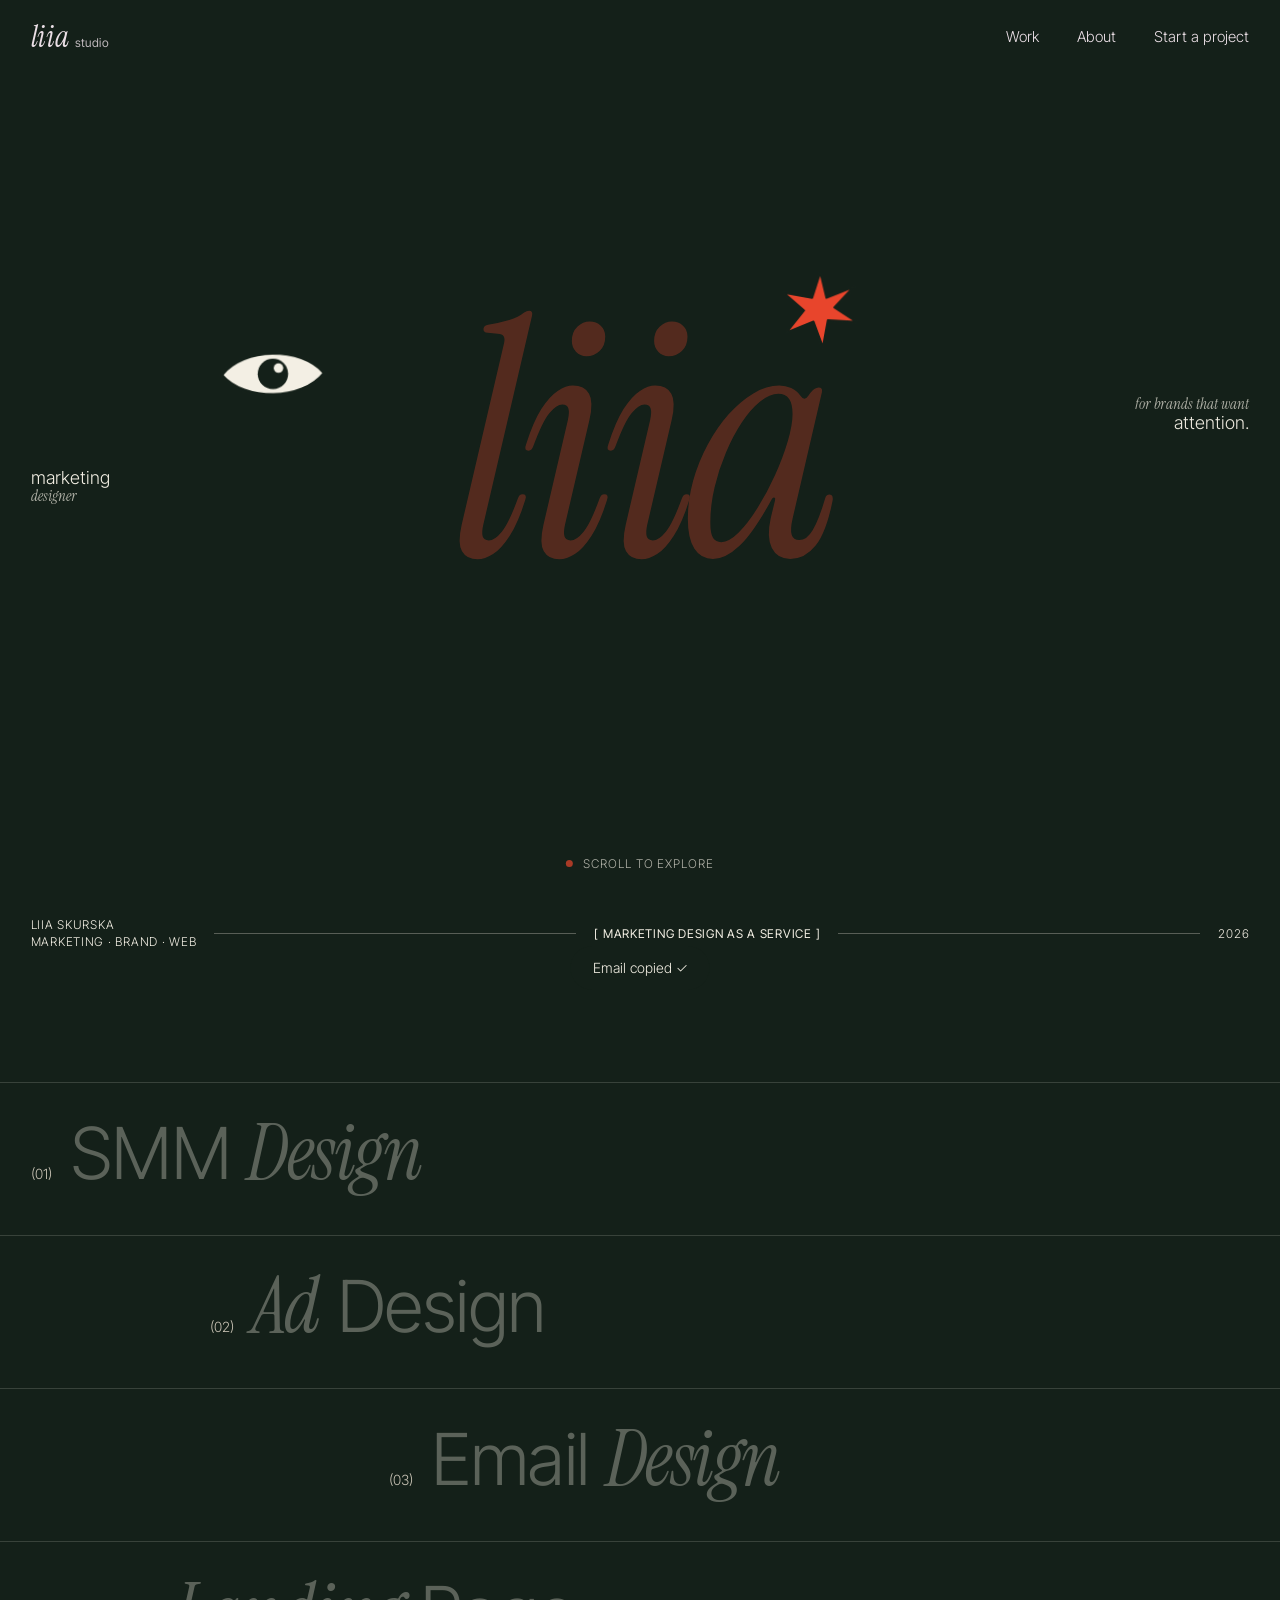
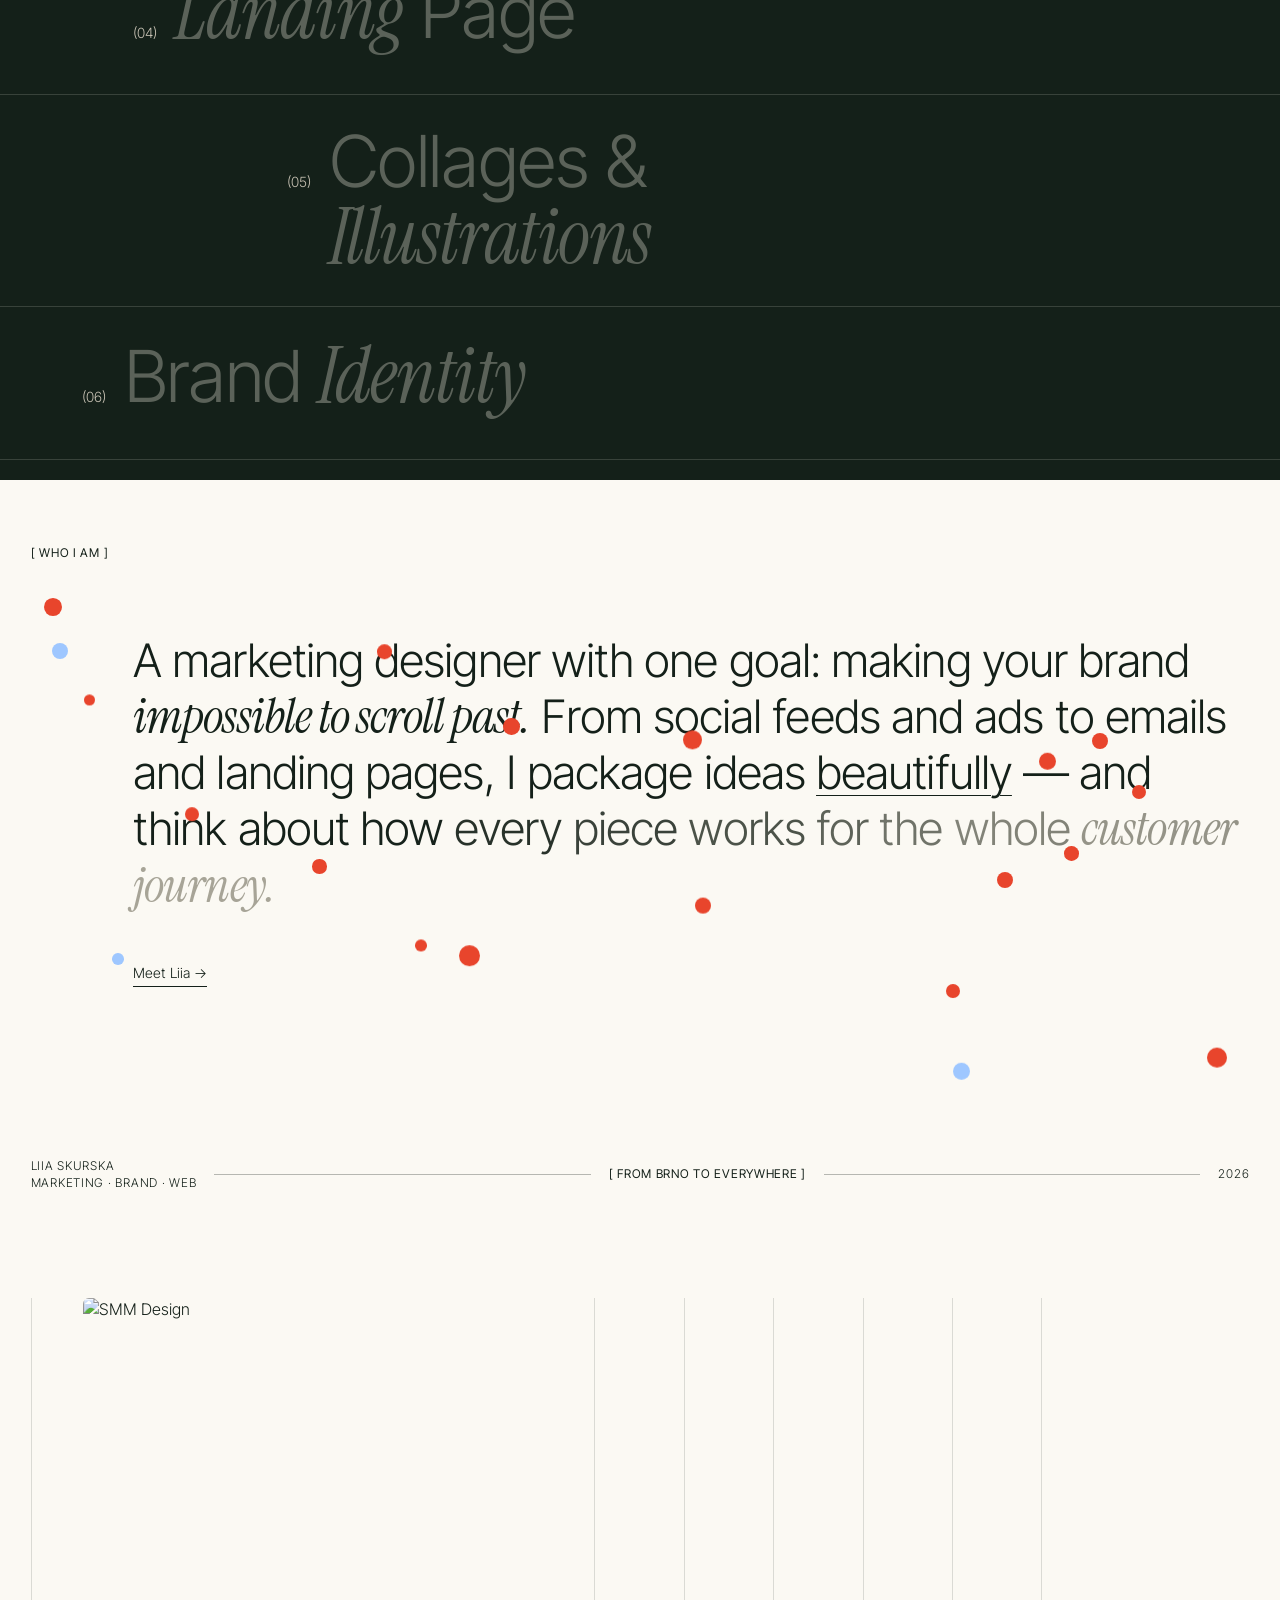
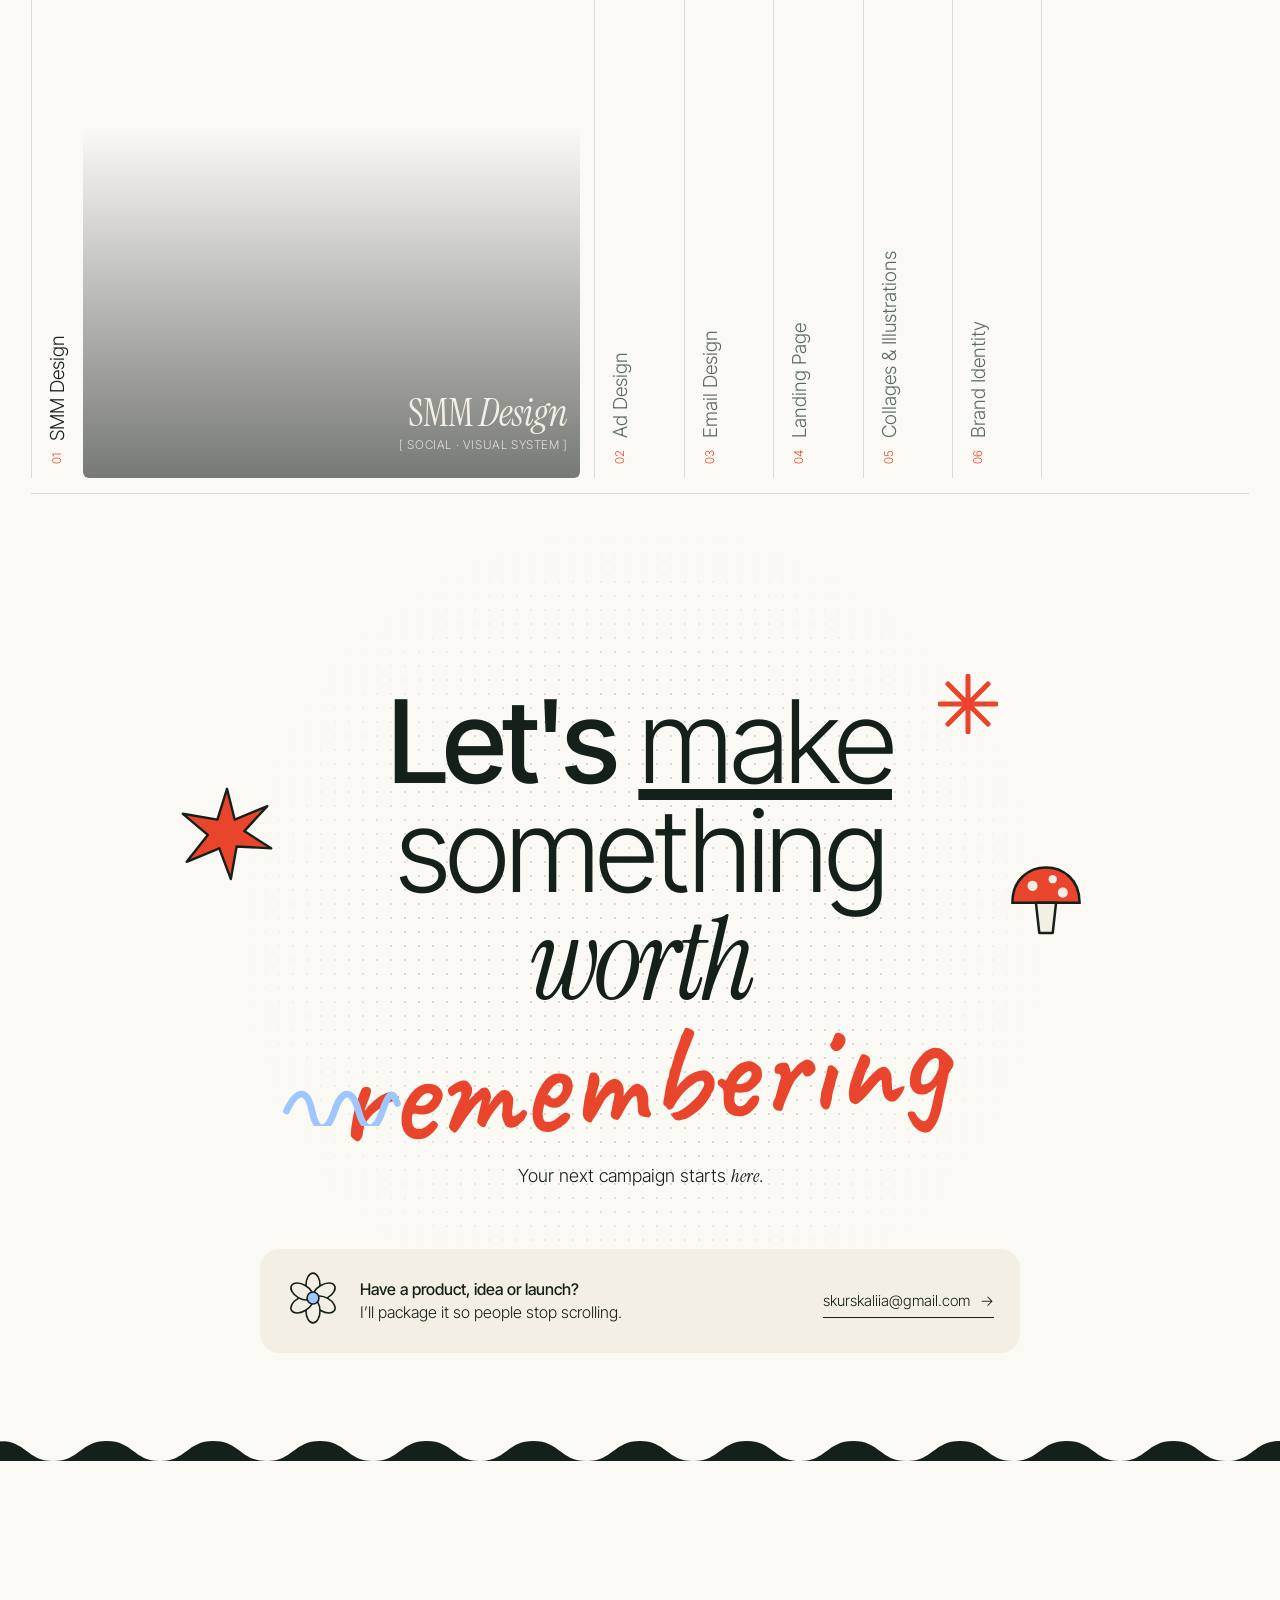
==== index.html @ 274b7104 "Add files via upload" ====
<!doctype html><html lang="en"><head><meta charset="utf-8"><meta name="viewport" content="width=device-width,initial-scale=1">
<title>Liia Skurska — Marketing Designer</title><meta name="description" content="Liia Skurska — marketing &amp; brand designer. Social media, ads, email, landing pages, collage and brand identity.">
<meta property="og:title" content="Liia Skurska — Marketing Designer"><meta property="og:description" content="Liia Skurska — marketing &amp; brand designer. Social media, ads, email, landing pages, collage and brand identity."><meta property="og:image" content="https://cdn.prod.website-files.com/6a2ac544af28475d134ec8d4/6a56ade609e5253dcf5ecb1f_936e517245bf219225e26bfca98ea687_project%20cover.jpg">
<link rel="icon" href="data:image/svg+xml,%3Csvg xmlns='http://www.w3.org/2000/svg' viewBox='0 0 100 100'%3E%3Ccircle cx='50' cy='50' r='46' fill='%23E8452C'/%3E%3Ctext x='50' y='68' font-size='56' text-anchor='middle' fill='%23F3EFE4' font-family='Georgia' font-style='italic'%3El%3C/text%3E%3C/svg%3E">
<link rel="preconnect" href="https://fonts.googleapis.com"><link rel="preconnect" href="https://fonts.gstatic.com" crossorigin><link href="https://fonts.googleapis.com/css2?family=Caveat:wght@600&family=Instrument+Serif:ital@0;1&family=Inter+Tight:wght@300;400;500&display=swap" rel="stylesheet"><link rel="stylesheet" href="style.css"><script>document.documentElement.classList.add('js')</script></head><body>
<div class="curtain"><span>liia</span></div><header class="hdr"><a class="logo" href="index.html">liia<b>studio</b></a><nav class="nav"><a href="work.html" class="">Work</a><a href="about.html" class="">About</a><a href="contact.html" class="">Start a project</a></nav><button class="burger" aria-label="Menu"><span></span></button></header>
<nav class="mnav"><a href="index.html">Home</a><a href="work.html">Work</a><a href="about.html">About</a><a href="contact.html">Start a project</a></nav>
<main class="reveal-main">
<section class="hero">
  <div class="hero-word"><span>l</span><span>i</span><span>i</span><span>a</span></div>
  <div class="hero-card " data-depth="1.4" style="left:4%;top:9%;--w:15vw;transform:rotate(-8deg)"><img src="https://cdn.prod.website-files.com/6a2ac544af28475d134ec8d4/6a578f677ec2377e9e13e933_bd8b3870912293e5932f9a60c509fa44_Frame%202087326516.jpg" alt="" fetchpriority="high"></div><div class="hero-card front" data-depth="1.0" style="left:22%;top:58%;--w:13vw;transform:rotate(6deg)"><img src="https://cdn.prod.website-files.com/6a2ac544af28475d134ec8d4/6a35d48f49cdbd39b37222d9_post%20business%20Learning%20Platform.jpg" alt="" fetchpriority="high"></div><div class="hero-card " data-depth="1.6" style="left:70%;top:8%;--w:14vw;transform:rotate(9deg)"><img src="https://cdn.prod.website-files.com/6a2ac544af28475d134ec8d4/6a3428643b6c612be6e330ae_collage-5.jpg" alt="" fetchpriority="high"></div><div class="hero-card front m-hide" data-depth="1.1" style="left:79%;top:52%;--w:12vw;transform:rotate(-6deg)"><img src="https://cdn.prod.website-files.com/6a2ac544af28475d134ec8d4/6a46d33e7ea19cf87b09914d_8a35c6f2bdf759d42f81bdc9c0230b34_la%20woof.jpg" alt="" fetchpriority="high"></div><div class="hero-card front" data-depth="1.8" style="left:52%;top:64%;--w:13vw;transform:rotate(-4deg)"><img src="https://cdn.prod.website-files.com/6a2ac544af28475d134ec8d4/6a4a0b0e9469eb00a390f572_Ad.jpg" alt="" fetchpriority="high"></div><div class="hero-card m-hide" data-depth="0.8" style="left:36%;top:4%;--w:16vw;transform:rotate(3deg)"><img src="https://cdn.prod.website-files.com/6a2ac544af28475d134ec8d4/6a441ca8ab89033414e0a90f_0b16a132e6f7c57c9655e447af430d7e_Hero%20Section.jpg" alt="" fetchpriority="high"></div><div class="hero-card m-hide" data-depth="1.3" style="left:6%;top:62%;--w:11vw;transform:rotate(10deg)"><img src="https://cdn.prod.website-files.com/6a2ac544af28475d134ec8d4/6a33ff9656c5c38fefd153b6_632bc64677a9ec0bcc0962eab36983c4_ladyintiger.jpg" alt="" fetchpriority="high"></div><div class="hero-card front" data-depth="2.2" style="left:61%;top:30%;--w:78px;box-shadow:none;background:none"><svg viewBox="0 0 100 100"><path d="M50 4 58 36 92 22 68 48 96 66 60 64 54 98 42 66 8 80 30 52 4 30 40 36Z" fill="#E8452C" stroke="#142019" stroke-width="2.5" stroke-linejoin="round"/></svg></div><div class="hero-card" data-depth="1.9" style="left:17%;top:38%;--w:110px;box-shadow:none;background:none"><svg viewBox="0 0 120 70"><path d="M6 35C30 6 90 6 114 35 90 64 30 64 6 35Z" fill="#F3EFE4" stroke="#142019" stroke-width="3"/><circle cx="60" cy="35" r="16" fill="#142019"/><circle cx="66" cy="29" r="5" fill="#F3EFE4"/></svg></div>
  <div class="hero-side l">marketing<em>designer</em></div>
  <div class="hero-side r"><em>for brands that want</em>attention.</div>
  <div class="hero-note"><span class="dot"></span>scroll to explore</div>
</section>
<div class="strip dark"><span>Liia Skurska<br>marketing · brand · web</span><span class="rule"></span><span class="bracket">MARKETING DESIGN AS A SERVICE</span><span class="rule"></span><span>2026</span></div>
<section class="services"><div class="svc" data-imgs='["https://cdn.prod.website-files.com/6a2ac544af28475d134ec8d4/6a35d48f49cdbd39b37222d9_post%20business%20Learning%20Platform.jpg", "https://cdn.prod.website-files.com/6a2ac544af28475d134ec8d4/6a359cf3fb64c8b93be6eb64_post%20business%20Learning%20Platform-1.jpg", "https://cdn.prod.website-files.com/6a2ac544af28475d134ec8d4/6a359cf3d047eaa92e905627_post%20business%20Learning%20Platform-3.jpg", "https://cdn.prod.website-files.com/6a2ac544af28475d134ec8d4/6a35e4a099c7e95731cb1926_13d51372f353270cbbca61a4f3575782_Scene%20%231%20copy.jpg", "https://cdn.prod.website-files.com/6a2ac544af28475d134ec8d4/6a35e65264b12a2b9fd5422e_83103fb71c7cf45345e6d2bac820de1a_davinci__img1_a_hyper_realistic_mirror_selfie_of_a_young_w%20%281%29.jpg", "https://cdn.prod.website-files.com/6a2ac544af28475d134ec8d4/6a35e6e299c333882d442b0a_393cee923f10a6c7eea6015614fa0bf5_S%20.jpg", "https://cdn.prod.website-files.com/6a2ac544af28475d134ec8d4/6a3417767c72f73b41f0ace1_73807bab9184d7786093af57557238e7_pc.jpg", "https://cdn.prod.website-files.com/6a2ac544af28475d134ec8d4/6a341776492eca8a101ff77b_a75800d3ac2664dcee9d901baeff0921_pc5.jpg"]' onclick="location.href='case-smm-design.html'"><span class="num">(01)</span><span class="name">SMM <i>Design</i></span><span class="desc">Feeds, carousels and stories that look like a system, not a collection of posts.</span></div><div class="svc" data-imgs='["https://cdn.prod.website-files.com/6a2ac544af28475d134ec8d4/6a4a0b0eb8833c3628b18f31_8921ac1538c396189b75fdbd7651ee8d_Ad-3.jpg", "https://cdn.prod.website-files.com/6a2ac544af28475d134ec8d4/6a4a0b0e9469eb00a390f572_Ad.jpg", "https://cdn.prod.website-files.com/6a2ac544af28475d134ec8d4/6a4a0b0e2a6dee9e17cc4031_c3712e5f924636f0ecd5a0322e72d12c_Ad-2.jpg", "https://cdn.prod.website-files.com/6a2ac544af28475d134ec8d4/6a4a0b0ede2bced790e9cebb_Ad-1.jpg"]' onclick="location.href='case-ad-design.html'"><span class="num">(02)</span><span class="name"><i>Ad</i> Design</span><span class="desc">Scroll-stopping creatives with a clear hook — ready for A/B tests.</span></div><div class="svc" data-imgs='["https://cdn.prod.website-files.com/6a2ac544af28475d134ec8d4/6a477eeb1bf294969aeaa8a0_e8fa3bf71f3303d05db8aaf50d397953_2PEAKS.jpg", "https://cdn.prod.website-files.com/6a2ac544af28475d134ec8d4/6a46d33e7ea19cf87b09914d_8a35c6f2bdf759d42f81bdc9c0230b34_la%20woof.jpg", "https://cdn.prod.website-files.com/6a2ac544af28475d134ec8d4/6a47a06603549021968245b3_Glamourosa.jpg"]' onclick="location.href='case-email-design.html'"><span class="num">(03)</span><span class="name">Email <i>Design</i></span><span class="desc">Campaign emails that are easy to scan and hard to ignore.</span></div><div class="svc" data-imgs='["https://cdn.prod.website-files.com/6a2ac544af28475d134ec8d4/6a441ca8ab89033414e0a90f_0b16a132e6f7c57c9655e447af430d7e_Hero%20Section.jpg", "https://cdn.prod.website-files.com/6a2ac544af28475d134ec8d4/6a442be499d06300c7fb3fb2_Approach.jpg", "https://cdn.prod.website-files.com/6a2ac544af28475d134ec8d4/6a442be50d5c1b1c4ef2ba45_Instructors%20Section.jpg", "https://cdn.prod.website-files.com/6a2ac544af28475d134ec8d4/6a442be44adb700bd9a4c7c3_b8b51cd735546f01bd84b008cc261bfa_Program%20Section.jpg", "https://cdn.prod.website-files.com/6a2ac544af28475d134ec8d4/6a442be4c2e8dc5018bad6fc_61d2a5816d4c4c838512dd09029c0885_Community%20Section.jpg", "https://cdn.prod.website-files.com/6a2ac544af28475d134ec8d4/6a442be40d5c1b1c4ef2ba1c_58ec9a656f9caf1b7f91d7c92e09bc3a_FAQ%20Section.jpg", "https://cdn.prod.website-files.com/6a2ac544af28475d134ec8d4/6a4a41c7077e14e0025dff11_App%20Section.jpg", "https://cdn.prod.website-files.com/6a2ac544af28475d134ec8d4/6a4425f120f199198d77e0f4_b4cc7d5385c4e69b5d1bdd6476d74e06_Frame%202087326480.jpg"]' onclick="location.href='case-landing-page.html'"><span class="num">(04)</span><span class="name"><i>Landing</i> Page</span><span class="desc">Landing pages for paid traffic: offer first, trust second, friction last.</span></div><div class="svc" data-imgs='["https://cdn.prod.website-files.com/6a2ac544af28475d134ec8d4/6a330658ca50704c1d98a0f2_47afa360d13f8b28d4389de3b7fbee02_Instagram%20post%20-%2021.jpg", "https://cdn.prod.website-files.com/6a2ac544af28475d134ec8d4/6a3428643b6c612be6e330ae_collage-5.jpg", "https://cdn.prod.website-files.com/6a2ac544af28475d134ec8d4/6a330dc8986c39eb8dbea387_5e2a73aa697db80b4784b39d9b435873_collage%2815%29_0176%20%282%29.jpg", "https://cdn.prod.website-files.com/6a2ac544af28475d134ec8d4/6a33069708730da7c97b9006_34ad78f9e2e767e20af72bd8dc93f578_collage%2815%29_6904.jpg", "https://cdn.prod.website-files.com/6a2ac544af28475d134ec8d4/6a3428652b30fdb713b72433_collage-9.jpg", "https://cdn.prod.website-files.com/6a2ac544af28475d134ec8d4/6a342864236ad1ccf1daae6d_collage-6.jpg", "https://cdn.prod.website-files.com/6a2ac544af28475d134ec8d4/6a3306701c0299769e300faf_bd9dbda8c35727afa56320c26694aab8_mavpa.jpg", "https://cdn.prod.website-files.com/6a2ac544af28475d134ec8d4/6a330d200f917bb08ee24b2c_a2b5b4a0a61487436c0e5257687e1b94_collage%2815%29_9278.jpg"]' onclick="location.href='case-collages.html'"><span class="num">(05)</span><span class="name">Collages & <i>Illustrations</i></span><span class="desc">Hand-made textures and collage for brands that want a pulse.</span></div><div class="svc" data-imgs='["https://cdn.prod.website-files.com/6a2ac544af28475d134ec8d4/6a3fc4f391fbad363d4ca746_6e989d8a20dd53d36f316963c1398ec0_Slide%2016_9%20-%201.jpg", "https://cdn.prod.website-files.com/6a2ac544af28475d134ec8d4/6a3fc4f2205095e38e6ebcf3_731ce55e22d9fae6f0ae32436aaad4c5_5.png", "https://cdn.prod.website-files.com/6a2ac544af28475d134ec8d4/6a3fc5c6052d50c1a9fe1961_f56e643b903ab29f34b97474878a2767_3841.png", "https://cdn.prod.website-files.com/6a2ac544af28475d134ec8d4/6a3fc4f3af13cdf39050fa07_8d18c107a1baeaeac220f982175c7c7b_Slide%2016_9%20-%202.png", "https://cdn.prod.website-files.com/6a2ac544af28475d134ec8d4/6a3fc4f291fbad363d4ca715_76c0a3a1b52a87b82b2bf7222a05f68c_10.jpg", "https://cdn.prod.website-files.com/6a2ac544af28475d134ec8d4/6a3fc4f35002304ea7066142_ec21e6ef93b88541a39537976751e6c2_9.png", "https://cdn.prod.website-files.com/6a2ac544af28475d134ec8d4/6a578f677ec2377e9e13e933_bd8b3870912293e5932f9a60c509fa44_Frame%202087326516.jpg", "https://cdn.prod.website-files.com/6a2ac544af28475d134ec8d4/6a578f66e1a0c41816872d4d_6d844ceddb8249285f90eae673d40a42_Frame%202087326518.jpg"]' onclick="location.href='case-brand-identity.html'"><span class="num">(06)</span><span class="name">Brand <i>Identity</i></span><span class="desc">Logos, palettes and guidelines that hold together everywhere.</span></div></section>
<div class="burst"></div>
<section class="manifesto">
  <span class="bracket">Who I am</span>
  <div class="dots" data-n="20"></div>
  <p class="man-text">A marketing designer with one goal: making your brand <i>impossible to scroll past.</i> From social feeds and ads to emails and landing pages, I package ideas <u>beautifully</u> — and think about how every piece works for the whole <i>customer journey.</i></p>
  <a class="ulink man-link" href="about.html">Meet Liia <span class="arr">→</span></a>
</section>
<div class="strip"><span>Liia Skurska<br>marketing · brand · web</span><span class="rule"></span><span class="bracket">FROM BRNO TO EVERYWHERE</span><span class="rule"></span><span>2026</span></div>
<section class="acc-wrap"><div class="acc"><a class="panel" href="case-smm-design.html"><span class="vlabel"><span class="n">01</span>SMM Design</span><span class="media"><img src="https://cdn.prod.website-files.com/6a2ac544af28475d134ec8d4/6a56ade609e5253dcf5ecb1f_936e517245bf219225e26bfca98ea687_project%20cover.jpg" alt="SMM Design" loading="lazy"></span><span class="meta"><span class="t">SMM <i>Design</i></span><br><span class="g">[ Social · Visual system ]</span></span></a><a class="panel" href="case-ad-design.html"><span class="vlabel"><span class="n">02</span>Ad Design</span><span class="media"><img src="https://cdn.prod.website-files.com/6a2ac544af28475d134ec8d4/6a57702d7ab3962780122a2b_1982a6099e67dea2a38ab6281368c9ee_project%20cover-3.jpg" alt="Ad Design" loading="lazy"></span><span class="meta"><span class="t"><i>Ad</i> Design</span><br><span class="g">[ Ads · Performance ]</span></span></a><a class="panel" href="case-email-design.html"><span class="vlabel"><span class="n">03</span>Email Design</span><span class="media"><img src="https://cdn.prod.website-files.com/6a2ac544af28475d134ec8d4/6a56ade6743ec6f5bc183dee_6373bb7e2fd480931517b909f7a5e503_project%20cover-1.jpg" alt="Email Design" loading="lazy"></span><span class="meta"><span class="t">Email <i>Design</i></span><br><span class="g">[ Email · Lifecycle ]</span></span></a><a class="panel" href="case-landing-page.html"><span class="vlabel"><span class="n">04</span>Landing Page</span><span class="media"><img src="https://cdn.prod.website-files.com/6a2ac544af28475d134ec8d4/6a56ade5eced584429fee51d_47d30da299af9c34b1cac290511ca481_project%20cover-2.jpg" alt="Landing Page" loading="lazy"></span><span class="meta"><span class="t"><i>Landing</i> Page</span><br><span class="g">[ Web · Landing page ]</span></span></a><a class="panel" href="case-collages.html"><span class="vlabel"><span class="n">05</span>Collages &amp; Illustrations</span><span class="media"><img src="https://cdn.prod.website-files.com/6a2ac544af28475d134ec8d4/6a56ade6a87bfdc94088dab0_b7991769d3b68a8c217269bcaa9927b5_project%20cover-3.jpg" alt="Collages &amp; Illustrations" loading="lazy"></span><span class="meta"><span class="t">Collages & <i>Illustrations</i></span><br><span class="g">[ Illustration · Collage ]</span></span></a><a class="panel" href="case-brand-identity.html"><span class="vlabel"><span class="n">06</span>Brand Identity</span><span class="media"><img src="https://cdn.prod.website-files.com/6a2ac544af28475d134ec8d4/6a56ade65cbd840f3cbbd2f7_13918d2e86f532b6c3883dbd0f491f02_Band%20Cover.jpg" alt="Brand Identity" loading="lazy"></span><span class="meta"><span class="t">Brand <i>Identity</i></span><br><span class="g">[ Branding · Visual system ]</span></span></a></div><div class="acc-progress"><b></b></div><div class="acc-mobile"><span class="bracket">Selected work</span><br><br><a class="card" data-f="social" href="case-smm-design.html"><div class="im"><img src="https://cdn.prod.website-files.com/6a2ac544af28475d134ec8d4/6a56ade609e5253dcf5ecb1f_936e517245bf219225e26bfca98ea687_project%20cover.jpg" alt="SMM Design" loading="lazy"></div><div class="row"><h3>SMM <i>Design</i></h3><span class="tags">[ Social, Visual system ]</span></div><div class="tags">2025</div></a><a class="card" data-f="ads" href="case-ad-design.html"><div class="im"><img src="https://cdn.prod.website-files.com/6a2ac544af28475d134ec8d4/6a57702d7ab3962780122a2b_1982a6099e67dea2a38ab6281368c9ee_project%20cover-3.jpg" alt="Ad Design" loading="lazy"></div><div class="row"><h3><i>Ad</i> Design</h3><span class="tags">[ Ads, Performance ]</span></div><div class="tags">2025</div></a><a class="card" data-f="email" href="case-email-design.html"><div class="im"><img src="https://cdn.prod.website-files.com/6a2ac544af28475d134ec8d4/6a56ade6743ec6f5bc183dee_6373bb7e2fd480931517b909f7a5e503_project%20cover-1.jpg" alt="Email Design" loading="lazy"></div><div class="row"><h3>Email <i>Design</i></h3><span class="tags">[ Email, Lifecycle ]</span></div><div class="tags">2025</div></a><a class="card" data-f="web" href="case-landing-page.html"><div class="im"><img src="https://cdn.prod.website-files.com/6a2ac544af28475d134ec8d4/6a56ade5eced584429fee51d_47d30da299af9c34b1cac290511ca481_project%20cover-2.jpg" alt="Landing Page" loading="lazy"></div><div class="row"><h3><i>Landing</i> Page</h3><span class="tags">[ Web, Landing page ]</span></div><div class="tags">2025</div></a><a class="card" data-f="illustration" href="case-collages.html"><div class="im"><img src="https://cdn.prod.website-files.com/6a2ac544af28475d134ec8d4/6a56ade6a87bfdc94088dab0_b7991769d3b68a8c217269bcaa9927b5_project%20cover-3.jpg" alt="Collages &amp; Illustrations" loading="lazy"></div><div class="row"><h3>Collages & <i>Illustrations</i></h3><span class="tags">[ Illustration, Collage ]</span></div><div class="tags">2024–2025</div></a><a class="card" data-f="branding" href="case-brand-identity.html"><div class="im"><img src="https://cdn.prod.website-files.com/6a2ac544af28475d134ec8d4/6a56ade65cbd840f3cbbd2f7_13918d2e86f532b6c3883dbd0f491f02_Band%20Cover.jpg" alt="Brand Identity" loading="lazy"></div><div class="row"><h3>Brand <i>Identity</i></h3><span class="tags">[ Branding, Visual system ]</span></div><div class="tags">2025</div></a></div></section>
<section class="cta">
<div class="grid-bg"></div>
<div class="doodle" style="left:14%;top:30%;--w:96px;--r:-8deg"><svg viewBox="0 0 100 100"><path d="M50 4 58 36 92 22 68 48 96 66 60 64 54 98 42 66 8 80 30 52 4 30 40 36Z" fill="#E8452C" stroke="#142019" stroke-width="2.5" stroke-linejoin="round"/></svg></div>
<div class="doodle" style="right:15%;top:38%;--w:84px;--d:-2s"><svg viewBox="0 0 100 100"><path d="M10 52C10 24 30 10 50 10s40 14 40 42Z" fill="#E8452C" stroke="#142019" stroke-width="3"/><circle cx="34" cy="32" r="6" fill="#F3EFE4"/><circle cx="58" cy="24" r="5" fill="#F3EFE4"/><circle cx="70" cy="40" r="6" fill="#F3EFE4"/><path d="M38 52h24l-4 36H42Z" fill="#F3EFE4" stroke="#142019" stroke-width="3" stroke-linejoin="round"/></svg></div>
<div class="doodle" style="left:22%;top:62%;--w:120px;--d:-1s"><svg viewBox="0 0 160 60"><path d="M6 40c14-30 28-30 34 0s20 30 30 0 24-30 32 0 22 30 32 0 14-24 20-10" fill="none" stroke="#9EC7FF" stroke-width="9" stroke-linecap="round"/></svg></div>
<div class="doodle" style="right:22%;top:18%;--w:60px;--d:-3s"><svg viewBox="0 0 60 60"><path d="M30 2v56M2 30h56M10 10l40 40M50 10 10 50" stroke="#E8452C" stroke-width="5" stroke-linecap="round"/></svg></div>
<h2><b>Let's</b> <u>make</u><br>something<i>worth</i></h2>
<span class="hand">remembering</span>
<p>Your next campaign starts <i>here</i>.</p>
<div class="pill-form">
  <div class="ico"><svg viewBox="0 0 100 100"><g fill="#F3EFE4" stroke="#142019" stroke-width="3"><ellipse cx="50" cy="26" rx="13" ry="22" transform="rotate(0 50 50)"/><ellipse cx="50" cy="26" rx="13" ry="22" transform="rotate(60 50 50)"/><ellipse cx="50" cy="26" rx="13" ry="22" transform="rotate(120 50 50)"/><ellipse cx="50" cy="26" rx="13" ry="22" transform="rotate(180 50 50)"/><ellipse cx="50" cy="26" rx="13" ry="22" transform="rotate(240 50 50)"/><ellipse cx="50" cy="26" rx="13" ry="22" transform="rotate(300 50 50)"/></g><circle cx="50" cy="50" r="11" fill="#9EC7FF" stroke="#142019" stroke-width="3"/></svg></div>
  <div><strong>Have a product, idea or launch?</strong>I’ll package it so people stop scrolling.</div>
  <a class="em" href="mailto:skurskaliia@gmail.com?subject=Hi%20Liia!%20Let%27s%20talk">skurskaliia@gmail.com <span>→</span></a>
</div>
</section>
<svg class="wave" viewBox="0 0 1440 28" preserveAspectRatio="none"><path fill="currentColor" d="M0 0h1440v8c-30 0-30 20-60 20s-30-20-60-20-30 20-60 20-30-20-60-20-30 20-60 20-30-20-60-20-30 20-60 20-30-20-60-20-30 20-60 20-30-20-60-20-30 20-60 20-30-20-60-20-30 20-60 20-30-20-60-20-30 20-60 20-30-20-60-20-30 20-60 20-30-20-60-20-30 20-60 20-30-20-60-20-30 20-60 20-30-20-60-20-30 20-60 20-30-20-60-20-30 20-60 20-30-20-60-20-30 20-60 20-30-20-60-20-30 20-60 20S30 8 0 8Z"/></svg></main>
<footer class="ftr">
<div class="strip dark"><span>Liia Skurska<br>marketing · brand · web</span><span class="rule"></span><span class="bracket">MARKETING DESIGN AS A SERVICE</span><span class="rule"></span><span>2026</span></div>
<div class="top">
  <div class="big">Got a brief?<br><i>Let’s loop in.</i></div>
  <div class="col"><span class="bracket">Contact</span><a href="mailto:skurskaliia@gmail.com">skurskaliia@gmail.com</a><button data-copy="skurskaliia@gmail.com" class="ulink" style="font-size:14px;opacity:.7">Copy email</button></div>
  <div class="col"><span class="bracket">Pages</span><a href="work.html">Work</a><a href="about.html">About</a><a href="contact.html">Start a project</a></div>
</div>
<div class="fan"><a class="c" href="case-smm-design.html"><img src="https://cdn.prod.website-files.com/6a2ac544af28475d134ec8d4/6a56ade609e5253dcf5ecb1f_936e517245bf219225e26bfca98ea687_project%20cover.jpg" alt="" loading="lazy"></a><a class="c" href="case-landing-page.html"><img src="https://cdn.prod.website-files.com/6a2ac544af28475d134ec8d4/6a56ade5eced584429fee51d_47d30da299af9c34b1cac290511ca481_project%20cover-2.jpg" alt="" loading="lazy"></a><a class="c" href="case-brand-identity.html"><img src="https://cdn.prod.website-files.com/6a2ac544af28475d134ec8d4/6a56ade65cbd840f3cbbd2f7_13918d2e86f532b6c3883dbd0f491f02_Band%20Cover.jpg" alt="" loading="lazy"></a><a class="c" href="case-email-design.html"><img src="https://cdn.prod.website-files.com/6a2ac544af28475d134ec8d4/6a56ade6743ec6f5bc183dee_6373bb7e2fd480931517b909f7a5e503_project%20cover-1.jpg" alt="" loading="lazy"></a><a class="c" href="case-collages.html"><img src="https://cdn.prod.website-files.com/6a2ac544af28475d134ec8d4/6a56ade6a87bfdc94088dab0_b7991769d3b68a8c217269bcaa9927b5_project%20cover-3.jpg" alt="" loading="lazy"></a></div>
<div class="legal"><span>© 2026 Liia Skurska · Brno, Czechia</span><span>Designed with care, built with code</span></div>
</footer><script src="https://cdn.jsdelivr.net/npm/gsap@3.12.5/dist/gsap.min.js"></script><script src="https://cdn.jsdelivr.net/npm/gsap@3.12.5/dist/ScrollTrigger.min.js"></script><script src="https://cdn.jsdelivr.net/npm/lenis@1.1.13/dist/lenis.min.js"></script><script src="main.js"></script></body></html>
---- style.css ----
/* liia.studio — original styles */
:root{
  --ink:#142019;        /* forest */
  --ink-2:#1d2c23;
  --cream:#F3EFE4;
  --paper:#FBF9F3;
  --red:#E8452C;        /* mushroom red */
  --sky:#9EC7FF;
  --mute:#5b6b61;
  --mute-l:#c9c3b5;
  --line:rgba(20,32,25,.14);
  --line-d:rgba(243,239,228,.16);
  --serif:"Instrument Serif", Georgia, serif;
  --sans:"Inter Tight", "Helvetica Neue", Arial, sans-serif;
  --hand:"Caveat", "Comic Sans MS", cursive;
  --pad:clamp(18px,2.4vw,36px);
}
*{box-sizing:border-box;margin:0;padding:0}
html{-webkit-text-size-adjust:100%}
html.lenis,html.lenis body{height:auto}
.lenis.lenis-smooth{scroll-behavior:auto!important}
body{font-family:var(--sans);font-weight:300;background:var(--paper);color:var(--ink);line-height:1.45;-webkit-font-smoothing:antialiased;overflow-x:hidden}
img{display:block;max-width:100%}
a{color:inherit;text-decoration:none}
button{font:inherit;color:inherit;background:none;border:0;cursor:pointer}
i,em{font-family:var(--serif);font-style:italic;font-weight:400}
.serif{font-family:var(--serif);font-weight:400}
.hand{font-family:var(--hand);font-weight:600}
.bracket{font-size:12px;letter-spacing:.06em;text-transform:uppercase;font-weight:400}
.bracket::before{content:"[ "}.bracket::after{content:" ]"}
::selection{background:var(--red);color:var(--cream)}

/* ---------- header ---------- */
.hdr{position:fixed;inset:0 0 auto 0;z-index:60;display:flex;align-items:center;justify-content:space-between;padding:22px var(--pad);mix-blend-mode:difference;color:#fff;pointer-events:none}
.hdr a,.hdr button{pointer-events:auto}
.logo{font-family:var(--serif);font-style:italic;font-size:30px;line-height:1;letter-spacing:-.01em;display:flex;align-items:baseline;gap:2px}
.logo b{font-family:var(--sans);font-style:normal;font-weight:400;font-size:12px;letter-spacing:.04em;margin-left:4px;opacity:.8}
.nav{display:flex;gap:clamp(18px,3vw,46px);font-size:15px}
.nav a{position:relative;padding:4px 0}
.nav a::after{content:"";position:absolute;left:0;right:0;bottom:0;height:1px;background:currentColor;transform:scaleX(0);transform-origin:right;transition:transform .45s cubic-bezier(.7,0,.2,1)}
.nav a:hover::after,.nav a.on::after{transform:scaleX(1);transform-origin:left}
.burger{display:none;width:44px;height:44px;border-radius:50%;background:#fff;color:#000;place-items:center}
.burger span{display:block;width:16px;height:1.5px;background:currentColor;box-shadow:0 5px 0 currentColor,0 -5px 0 currentColor}
.mnav{position:fixed;inset:0;z-index:59;background:var(--ink);color:var(--cream);display:flex;flex-direction:column;justify-content:center;padding:var(--pad);gap:8px;clip-path:inset(0 0 100% 0);transition:clip-path .7s cubic-bezier(.7,0,.2,1)}
.mnav.open{clip-path:inset(0 0 0 0)}
.mnav a{font-family:var(--serif);font-size:15vw;line-height:1}
.mnav a:nth-child(even){font-style:italic;color:var(--red)}

/* ---------- curtain (page transitions) ---------- */
.curtain{position:fixed;inset:0;z-index:100;background:var(--red);pointer-events:none;transform:translateY(0);display:grid;place-items:center}
.curtain span{font-family:var(--serif);font-style:italic;font-size:clamp(60px,12vw,180px);color:var(--cream)}
html:not(.js) .curtain{display:none}

/* ---------- strip line ---------- */
.strip{display:flex;align-items:center;gap:18px;padding:16px var(--pad);font-size:12px;letter-spacing:.06em;text-transform:uppercase}
.strip .rule{flex:1;height:1px;background:currentColor;opacity:.3}
.strip.dark{background:var(--ink);color:var(--cream)}

/* ---------- HERO ---------- */
.hero{position:relative;height:100vh;min-height:620px;background:var(--ink);color:var(--cream);overflow:hidden}
.hero-word{position:absolute;left:50%;top:50%;transform:translate(-50%,-52%);font-family:var(--serif);font-style:italic;color:var(--red);font-size:clamp(150px,30vw,520px);line-height:.8;letter-spacing:-.04em;white-space:nowrap;z-index:2;user-select:none}
.hero-word span{display:inline-block}
.hero-side{position:absolute;z-index:4;font-size:clamp(15px,1.4vw,21px);line-height:1.1}
.hero-side.l{left:var(--pad);top:52%}
.hero-side.r{right:var(--pad);top:44%;text-align:right}
.hero-side em{display:block;font-size:.85em;opacity:.7}
.hero-card{position:absolute;z-index:3;width:var(--w,15vw);border-radius:6px;overflow:hidden;box-shadow:0 30px 60px -20px rgba(0,0,0,.6);will-change:transform}
.hero-card img{width:100%;height:auto}
.hero-card.front{z-index:5}
.hero-note{position:absolute;left:50%;bottom:28px;transform:translateX(-50%);z-index:6;font-size:12px;letter-spacing:.08em;text-transform:uppercase;opacity:.7;display:flex;gap:10px;align-items:center}
.hero-note .dot{width:7px;height:7px;border-radius:50%;background:var(--red);animation:pulse 1.6s infinite}
@keyframes pulse{50%{transform:scale(1.8);opacity:.4}}

/* ---------- SERVICES (home) ---------- */
.services{background:var(--ink);color:var(--cream);padding:clamp(60px,9vw,140px) 0 20px;position:relative}
.svc{display:flex;align-items:baseline;gap:18px;padding:clamp(18px,2.4vw,34px) var(--pad);border-top:1px solid var(--line-d);position:relative;cursor:pointer}
.svc:last-child{border-bottom:1px solid var(--line-d)}
.svc .num{font-size:14px;color:var(--mute-l);transition:color .3s}
.svc .name{font-size:clamp(34px,5.6vw,92px);line-height:1;color:rgba(243,239,228,.32);transition:color .35s, transform .5s cubic-bezier(.2,.8,.2,1);letter-spacing:-.02em}
.svc .name i{font-size:1.08em}
.svc .desc{margin-left:auto;max-width:260px;font-size:14px;color:var(--mute-l);opacity:0;transform:translateY(8px);transition:.4s}
.svc:hover .name,.svc.on .name{color:var(--cream);transform:translateX(14px)}
.svc:hover .num,.svc.on .num{color:var(--red)}
.svc:hover .desc{opacity:1;transform:none}
.svc:nth-child(2){padding-left:calc(var(--pad) + 14vw)}
.svc:nth-child(3){padding-left:calc(var(--pad) + 28vw)}
.svc:nth-child(4){padding-left:calc(var(--pad) + 8vw)}
.svc:nth-child(5){padding-left:calc(var(--pad) + 20vw)}
.svc:nth-child(6){padding-left:calc(var(--pad) + 4vw)}
/* cursor-following burst */
.burst{position:fixed;left:0;top:0;width:min(26vw,340px);aspect-ratio:4/5;pointer-events:none;z-index:40;opacity:0;transition:opacity .25s;border-radius:6px;overflow:hidden}
.burst.on{opacity:1}
.burst img{position:absolute;inset:0;width:100%;height:100%;object-fit:cover;transform:scale(0)}

/* ---------- MANIFESTO ---------- */
.manifesto{position:relative;background:var(--paper);padding:clamp(90px,12vw,190px) var(--pad);overflow:hidden}
.manifesto .bracket{position:absolute;left:var(--pad);top:clamp(40px,5vw,70px)}
.man-text{position:relative;z-index:2;max-width:1150px;margin-left:clamp(0px,8vw,140px);font-size:clamp(28px,3.6vw,58px);line-height:1.18;letter-spacing:-.02em}
.man-text .w{color:var(--mute-l);transition:color .1s}
.man-text i{font-size:1.06em}
.man-text u{text-decoration-thickness:1px;text-underline-offset:.12em}
.man-link{position:relative;z-index:2;display:inline-block;margin:48px 0 0 clamp(0px,8vw,140px)}
.dots{position:absolute;inset:0;pointer-events:none;z-index:3}
.dots span{position:absolute;width:var(--s,16px);height:var(--s,16px);border-radius:50%;background:var(--red);will-change:transform}
.dots span.b{background:var(--sky)}

/* ---------- link with underline ---------- */
.ulink{position:relative;font-size:14px;padding-bottom:4px}
.ulink::after{content:"";position:absolute;left:0;right:0;bottom:0;height:1px;background:currentColor;transform-origin:left;transition:transform .5s cubic-bezier(.7,0,.2,1)}
.ulink:hover::after{transform:scaleX(.3)}
.ulink .arr{display:inline-block;transition:transform .4s}
.ulink:hover .arr{transform:translateX(6px)}

/* ---------- WORK ACCORDION (pinned) ---------- */
.acc-wrap{background:var(--paper);position:relative}
.acc{height:100vh;display:flex;align-items:stretch;gap:0;padding:90px var(--pad) 30px}
.panel{position:relative;flex:0 0 7vw;transition:flex-basis .9s cubic-bezier(.7,0,.2,1);border-left:1px solid var(--line);overflow:hidden;display:block}
.panel:last-child{border-right:1px solid var(--line)}
.panel .vlabel{position:absolute;left:12px;bottom:14px;writing-mode:vertical-rl;transform:rotate(180deg);font-size:clamp(16px,1.5vw,24px);white-space:nowrap;color:var(--mute);transition:color .4s}
.panel .vlabel .n{font-size:12px;margin-bottom:12px;color:var(--red)}
.panel .media{position:absolute;left:clamp(46px,4vw,64px);right:14px;top:0;bottom:0;border-radius:6px;overflow:hidden;opacity:0;transform:scale(.92);transition:opacity .6s,transform .9s cubic-bezier(.7,0,.2,1)}
.panel .media img{width:100%;height:100%;object-fit:cover;transform:scale(1.15);transition:transform 1.6s cubic-bezier(.2,.8,.2,1)}
.panel .meta{position:absolute;right:26px;bottom:22px;z-index:2;color:var(--cream);text-align:right;opacity:0;transform:translateY(10px);transition:.5s .2s}
.panel .meta .t{font-family:var(--serif);font-size:clamp(28px,3vw,48px);line-height:1}
.panel .meta .g{font-size:12px;letter-spacing:.05em;text-transform:uppercase;opacity:.85}
.panel .media::after{content:"";position:absolute;inset:0;background:linear-gradient(180deg,transparent 55%,rgba(10,16,12,.55))}
.panel.on{flex-basis:44vw}
.panel.on .media{opacity:1;transform:none}
.panel.on .media img{transform:scale(1)}
.panel.on .meta{opacity:1;transform:none}
.panel.on .vlabel{color:var(--ink)}
.acc-progress{position:absolute;left:var(--pad);right:var(--pad);bottom:14px;height:1px;background:var(--line)}
.acc-progress b{position:absolute;left:0;top:0;bottom:0;background:var(--red);width:0}
.acc-mobile{display:none}

/* ---------- CTA ---------- */
.cta{position:relative;background:var(--paper);text-align:center;padding:clamp(110px,14vw,220px) var(--pad) 80px;overflow:hidden}
.cta h2{font-weight:300;font-size:clamp(54px,9vw,150px);line-height:.95;letter-spacing:-.04em}
.cta h2 b{font-weight:500}
.cta h2 i{display:block}
.cta .hand{display:block;color:var(--red);font-size:clamp(70px,11vw,190px);line-height:.8;transform:rotate(-4deg);margin-top:.05em}
.cta p{margin-top:28px;font-size:18px}
.cta .grid-bg{position:absolute;left:50%;top:50%;width:min(70vw,820px);aspect-ratio:1;border-radius:50%;transform:translate(-50%,-55%);background-image:radial-gradient(var(--line) 1px,transparent 1.2px);background-size:14px 14px;-webkit-mask:radial-gradient(circle,#000 40%,transparent 70%);mask:radial-gradient(circle,#000 40%,transparent 70%);z-index:0}
.cta>*{position:relative;z-index:1}
.doodle{position:absolute;z-index:2;width:var(--w,90px);animation:bob 5s ease-in-out infinite;animation-delay:var(--d,0s)}
@keyframes bob{50%{transform:translateY(-14px) rotate(var(--r,6deg))}}
.pill-form{display:flex;align-items:center;gap:20px;max-width:760px;margin:60px auto 0;padding:22px 26px;background:var(--cream);border-radius:20px;text-align:left}
.pill-form .ico{flex:0 0 54px}
.pill-form strong{font-weight:500;display:block}
.pill-form .em{margin-left:auto;display:flex;gap:10px;align-items:center;border-bottom:1px solid var(--ink);padding:6px 0;font-size:15px}
.btn{display:inline-flex;align-items:center;gap:10px;padding:14px 24px;border-radius:999px;background:var(--ink);color:var(--cream);font-size:15px;transition:background .3s, transform .3s}
.btn:hover{background:var(--red);transform:translateY(-2px)}
.btn.light{background:var(--cream);color:var(--ink)}
.btn.light:hover{background:var(--red);color:var(--cream)}

/* ---------- FOOTER (reveal) ---------- */
.wave{display:block;width:100%;height:28px;color:var(--paper);background:var(--ink)}
.ftr{position:relative;background:var(--ink);color:var(--cream);overflow:hidden;padding-bottom:28px}
.ftr .top{display:grid;grid-template-columns:1.3fr 1fr 1fr;gap:40px;padding:60px var(--pad) 10px;align-items:end}
.ftr .big{font-family:var(--serif);font-size:clamp(40px,6vw,96px);line-height:.95}
.ftr .big i{color:var(--red)}
.ftr .col a{display:block;font-size:16px;margin:6px 0;opacity:.85}
.ftr .col a:hover{opacity:1;color:var(--red)}
.ftr .col .bracket{opacity:.6;display:block;margin-bottom:10px}
.fan{position:relative;height:clamp(260px,30vw,440px);margin-top:30px}
.fan .c{position:absolute;left:50%;bottom:-60px;width:clamp(150px,17vw,260px);aspect-ratio:3/4;border-radius:10px;overflow:hidden;transform-origin:50% 120%;transition:transform .8s cubic-bezier(.2,.8,.2,1);box-shadow:0 20px 50px -10px rgba(0,0,0,.6)}
.fan .c img{width:100%;height:100%;object-fit:cover}
.fan .c:nth-child(1){transform:translateX(-50%) rotate(-24deg) translateY(10px)}
.fan .c:nth-child(2){transform:translateX(-50%) rotate(-12deg)}
.fan .c:nth-child(3){transform:translateX(-50%) rotate(0deg) translateY(-14px)}
.fan .c:nth-child(4){transform:translateX(-50%) rotate(12deg)}
.fan .c:nth-child(5){transform:translateX(-50%) rotate(24deg) translateY(10px)}
.fan:hover .c:nth-child(1){transform:translateX(-50%) rotate(-36deg) translateY(-10px)}
.fan:hover .c:nth-child(2){transform:translateX(-50%) rotate(-18deg) translateY(-24px)}
.fan:hover .c:nth-child(3){transform:translateX(-50%) rotate(0) translateY(-44px)}
.fan:hover .c:nth-child(4){transform:translateX(-50%) rotate(18deg) translateY(-24px)}
.fan:hover .c:nth-child(5){transform:translateX(-50%) rotate(36deg) translateY(-10px)}
.ftr .legal{position:relative;z-index:2;display:flex;justify-content:space-between;padding:18px var(--pad) 0;font-size:12px;opacity:.6;background:var(--ink)}
@media (min-width:1000px){
  .reveal-main{position:relative;z-index:2;background:var(--paper)}
  .ftr.is-fixed{position:fixed;left:0;right:0;bottom:0;z-index:1}
}

/* ---------- WORK PAGE ---------- */
.page-top{padding:120px var(--pad) 0}
.thumbs{display:flex;gap:12px;overflow:hidden;margin:0 calc(var(--pad)*-1);padding:0 var(--pad)}
.thumbs a{flex:0 0 auto;width:clamp(120px,14vw,220px)}
.thumbs img{width:100%;aspect-ratio:4/3;object-fit:cover;border-radius:4px;filter:grayscale(.2);transition:filter .3s, transform .5s}
.thumbs a:hover img{filter:none;transform:translateY(-6px)}
.thumbs small{display:block;font-size:11px;margin-top:6px;color:var(--mute)}
.mega{position:relative;font-size:clamp(84px,17vw,300px);line-height:.85;letter-spacing:-.05em;font-weight:300;margin:60px 0 10px}
.mega i{display:block;padding-left:.6em;letter-spacing:-.03em}
.mega sup{font-size:.14em;font-family:var(--sans);font-style:normal;vertical-align:top;margin-left:.2em;letter-spacing:0}
.mega-side{position:absolute;right:var(--pad);bottom:20px;max-width:300px;font-size:15px}
.filters{display:flex;flex-wrap:wrap;gap:10px;padding:20px var(--pad)}
.chip{padding:9px 16px;border-radius:999px;border:1px solid var(--line);font-size:12px;letter-spacing:.06em;text-transform:uppercase;transition:.3s}
.chip:hover{border-color:var(--ink)}
.chip.on{background:var(--sky);border-color:var(--sky);color:var(--ink)}
.grid{display:grid;grid-template-columns:1fr 1fr;gap:clamp(18px,2vw,30px);padding:10px var(--pad) 120px}
.card{display:block}
.card .im{aspect-ratio:16/11;overflow:hidden;border-radius:6px;background:var(--cream)}
.card .im img{width:100%;height:100%;object-fit:cover;transition:transform 1.2s cubic-bezier(.2,.8,.2,1)}
.card:hover .im img{transform:scale(1.06)}
.card .row{display:flex;justify-content:space-between;align-items:baseline;padding-top:14px;gap:14px}
.card h3{font-weight:300;font-size:clamp(24px,2.4vw,38px);letter-spacing:-.02em}
.card .tags{font-size:12px;color:var(--mute);text-transform:uppercase;letter-spacing:.05em}
.card.hide{display:none}

/* ---------- CASE PAGE ---------- */
.case-h{padding:130px var(--pad) 40px;font-size:clamp(64px,11vw,190px);line-height:.9;letter-spacing:-.045em;font-weight:300}
.case-h sup{font-size:.15em;vertical-align:top;font-family:var(--sans);font-style:normal}
.case-info{display:grid;grid-template-columns:1fr 1.1fr .4fr;gap:40px;padding:0 var(--pad) 80px}
.meta-t{border-top:1px solid var(--line)}
.meta-t div{display:flex;justify-content:space-between;padding:12px 0;border-bottom:1px solid var(--line);font-size:14px}
.meta-t div span:first-child{color:var(--mute)}
.case-lead{font-size:clamp(22px,2vw,30px);line-height:1.2;margin:28px 0 16px;letter-spacing:-.01em}
.case-body p{font-size:16px;margin-bottom:14px;color:#2d3a32;max-width:620px}
.gallery{columns:3 280px;column-gap:16px;padding:0 var(--pad)}
.gallery figure{break-inside:avoid;margin-bottom:16px;border-radius:6px;overflow:hidden;background:var(--cream)}
.gallery img{width:100%;height:auto}
.details{display:grid;grid-template-columns:1fr 2fr;gap:40px;padding:90px var(--pad)}
.details ul{list-style:none;columns:2}
.details li{font-size:clamp(20px,2vw,30px);padding:10px 0;border-bottom:1px solid var(--line);break-inside:avoid;letter-spacing:-.01em}
.next{display:block;background:var(--ink);color:var(--cream);padding:80px var(--pad);position:relative;overflow:hidden}
.next .bracket{opacity:.6}
.next .t{font-size:clamp(54px,9vw,150px);line-height:.9;letter-spacing:-.04em;margin-top:18px;transition:transform .6s cubic-bezier(.2,.8,.2,1)}
.next:hover .t{transform:translateX(30px)}
.next img{position:absolute;right:var(--pad);top:50%;width:min(30vw,380px);border-radius:6px;transform:translateY(-50%) rotate(4deg) scale(.9);opacity:.0;transition:.6s}
.next:hover img{opacity:1;transform:translateY(-50%) rotate(-3deg) scale(1)}
.rel{padding:70px 0 90px}
.rel .bar{display:flex;justify-content:space-between;padding:0 var(--pad) 20px}
.rel-track{display:flex;gap:18px;padding:0 var(--pad);overflow-x:auto;cursor:grab;scrollbar-width:none;user-select:none}
.rel-track::-webkit-scrollbar{display:none}
.rel-track.drag{cursor:grabbing}
.rel-track .card{flex:0 0 clamp(240px,26vw,400px)}
.rel-track img{pointer-events:none}

/* ---------- ABOUT ---------- */
.ab-hero{position:relative;height:100vh;min-height:640px;background:var(--ink);color:var(--cream);overflow:hidden}
.hello{position:absolute;left:50%;top:50%;transform:translate(-50%,-50%);font-family:var(--serif);font-size:clamp(110px,20vw,340px);line-height:.9;text-align:center;z-index:2;white-space:nowrap}
.hello .who{display:block;font-family:var(--sans);font-weight:300;font-size:.28em;letter-spacing:-.02em}
.hello .who i{color:var(--sky)}
.ab-photo{position:absolute;z-index:3;width:var(--w,14vw);border-radius:4px;overflow:hidden;box-shadow:0 30px 50px -20px rgba(0,0,0,.6)}
.ab-photo img{width:100%;aspect-ratio:4/5;object-fit:cover}
.sticker{position:absolute;z-index:4;width:var(--w,70px);will-change:transform}
.ab-intro{display:grid;grid-template-columns:1fr 1fr;gap:60px;padding:clamp(90px,10vw,160px) var(--pad);align-items:start}
.ab-intro h2{font-weight:300;font-size:clamp(40px,5vw,80px);line-height:1;letter-spacing:-.03em}
.ab-intro p{font-size:17px;margin-bottom:16px;max-width:560px}
.portrait{position:relative;width:min(380px,80%);margin-top:40px}
.portrait .frame{background:#fff;padding:12px 12px 46px;box-shadow:0 20px 40px -18px rgba(0,0,0,.3);transform:rotate(-3deg)}
.portrait img{width:100%;aspect-ratio:1;object-fit:cover;filter:grayscale(1) contrast(1.05)}
.portrait .sig{position:absolute;right:-30px;top:-34px;font-size:64px;color:var(--red);transform:rotate(-8deg)}
.portrait .cap{position:absolute;left:14px;bottom:12px;font-size:12px}
.outside{background:var(--cream);padding:clamp(80px,9vw,140px) var(--pad);display:grid;grid-template-columns:1fr 1fr;gap:60px}
.outside h3{font-weight:300;font-size:clamp(34px,4vw,64px);line-height:1}
.outside .emo{font-size:clamp(36px,4vw,60px);letter-spacing:.2em;margin-top:26px}
.outside p{font-size:17px;max-width:520px;margin-bottom:14px}
/* services w/ central burst (about) */
.svc2{position:relative;background:var(--ink);color:var(--cream);padding:120px var(--pad) 40px;min-height:100vh}
.svc2 h2{text-align:center;font-weight:300;font-size:clamp(44px,5vw,84px);line-height:.95;letter-spacing:-.03em;margin-bottom:50px}
.svc2 h2 i{color:var(--sky);display:block}
.svc2 .cols{display:grid;grid-template-columns:1fr 1.05fr 1fr;gap:40px;align-items:center}
.svc2 ul{list-style:none}
.svc2 li{display:flex;gap:18px;align-items:baseline;padding:12px 0;cursor:pointer}
.svc2 li .n{font-size:13px;color:#7d8a81;width:32px;transition:color .3s}
.svc2 li .t{font-size:clamp(22px,2.2vw,36px);color:#4f5f55;transition:color .3s;letter-spacing:-.01em}
.svc2 li.on .n{color:var(--red)}
.svc2 li.on .t{color:var(--cream)}
.stage{position:relative;aspect-ratio:4/5;border-radius:6px;overflow:hidden;background:var(--ink-2);transition:transform .2s}
.stage:hover{transform:scale(1.02)}
.stage img{position:absolute;inset:0;width:100%;height:100%;object-fit:cover;transform:scale(0)}
.svc2 .txt{font-size:17px;color:var(--sky);max-width:300px;margin-left:auto}
.svc2 .txt small{display:block;margin-top:20px;color:#7d8a81;font-size:12px;letter-spacing:.06em;text-transform:uppercase}
.values{padding:clamp(90px,10vw,150px) var(--pad);text-align:center}
.values p{font-size:clamp(26px,3vw,46px);line-height:1.2;max-width:1100px;margin:0 auto;letter-spacing:-.02em}

/* ---------- CONTACT ---------- */
.contact{position:relative;min-height:100vh;display:flex;flex-direction:column;justify-content:center;align-items:center;padding:140px var(--pad) 80px;overflow:hidden;text-align:center}
.contact h1{font-weight:500;font-size:clamp(64px,11vw,190px);line-height:.9;letter-spacing:-.04em}
.contact h1 .hand{color:var(--red);font-weight:600;font-size:1.1em;display:inline-block;transform:rotate(-6deg)}
.contact h1 i{font-weight:400}
.c-rows{display:flex;gap:clamp(30px,6vw,90px);margin-top:50px;flex-wrap:wrap;justify-content:center;text-align:left}
.c-rows div small{display:block;font-size:12px;color:var(--mute);margin-bottom:6px}
.c-rows a,.c-rows button{font-size:clamp(18px,1.8vw,24px);border-bottom:1px solid var(--ink);padding-bottom:4px}
.brief{margin-top:60px;max-width:680px;text-align:left;background:var(--cream);border-radius:20px;padding:28px 32px}
.brief ol{margin:14px 0 22px 20px;font-size:16px}
.brief li{margin:6px 0}
.blob{position:absolute;z-index:-1}
.toast{position:fixed;left:50%;bottom:30px;transform:translate(-50%,120px);background:var(--ink);color:var(--cream);padding:12px 22px;border-radius:999px;font-size:14px;z-index:90;transition:transform .5s cubic-bezier(.2,.8,.2,1)}
.toast.on{transform:translate(-50%,0)}

/* reveal helpers */
.js [data-rise]{opacity:0;transform:translateY(40px)}
.js .gallery figure{clip-path:inset(12% 0 0 0);opacity:0}

/* ---------- responsive ---------- */
@media (max-width:999px){
  .nav{display:none}.burger{display:grid}
  .hdr{mix-blend-mode:normal;color:var(--cream)}
  .hdr .logo{mix-blend-mode:difference;color:#fff}
  .hero-card{--w:30vw!important}
  .hero-card.m-hide{display:none}
  .svc{padding-left:var(--pad)!important;flex-wrap:wrap}
  .svc .desc{display:none}
  .burst{display:none}
  .acc-wrap .acc,.acc-progress{display:none}
  .acc-mobile{display:block;padding:80px var(--pad) 40px}
  .acc-mobile .card{margin-bottom:34px}
  .grid{grid-template-columns:1fr}
  .case-info,.details,.ab-intro,.outside{grid-template-columns:1fr}
  .details ul{columns:1}
  .ftr .top{grid-template-columns:1fr}
  .svc2 .cols{grid-template-columns:1fr}
  .svc2 .txt{margin:0}
  .mega-side{position:static;margin:20px 0}
  .pill-form{flex-wrap:wrap}.pill-form .em{margin-left:0}
  .ab-photo{--w:34vw!important}
  .next img{display:none}
}
@media (prefers-reduced-motion:reduce){
  *{animation:none!important;transition:none!important}
}
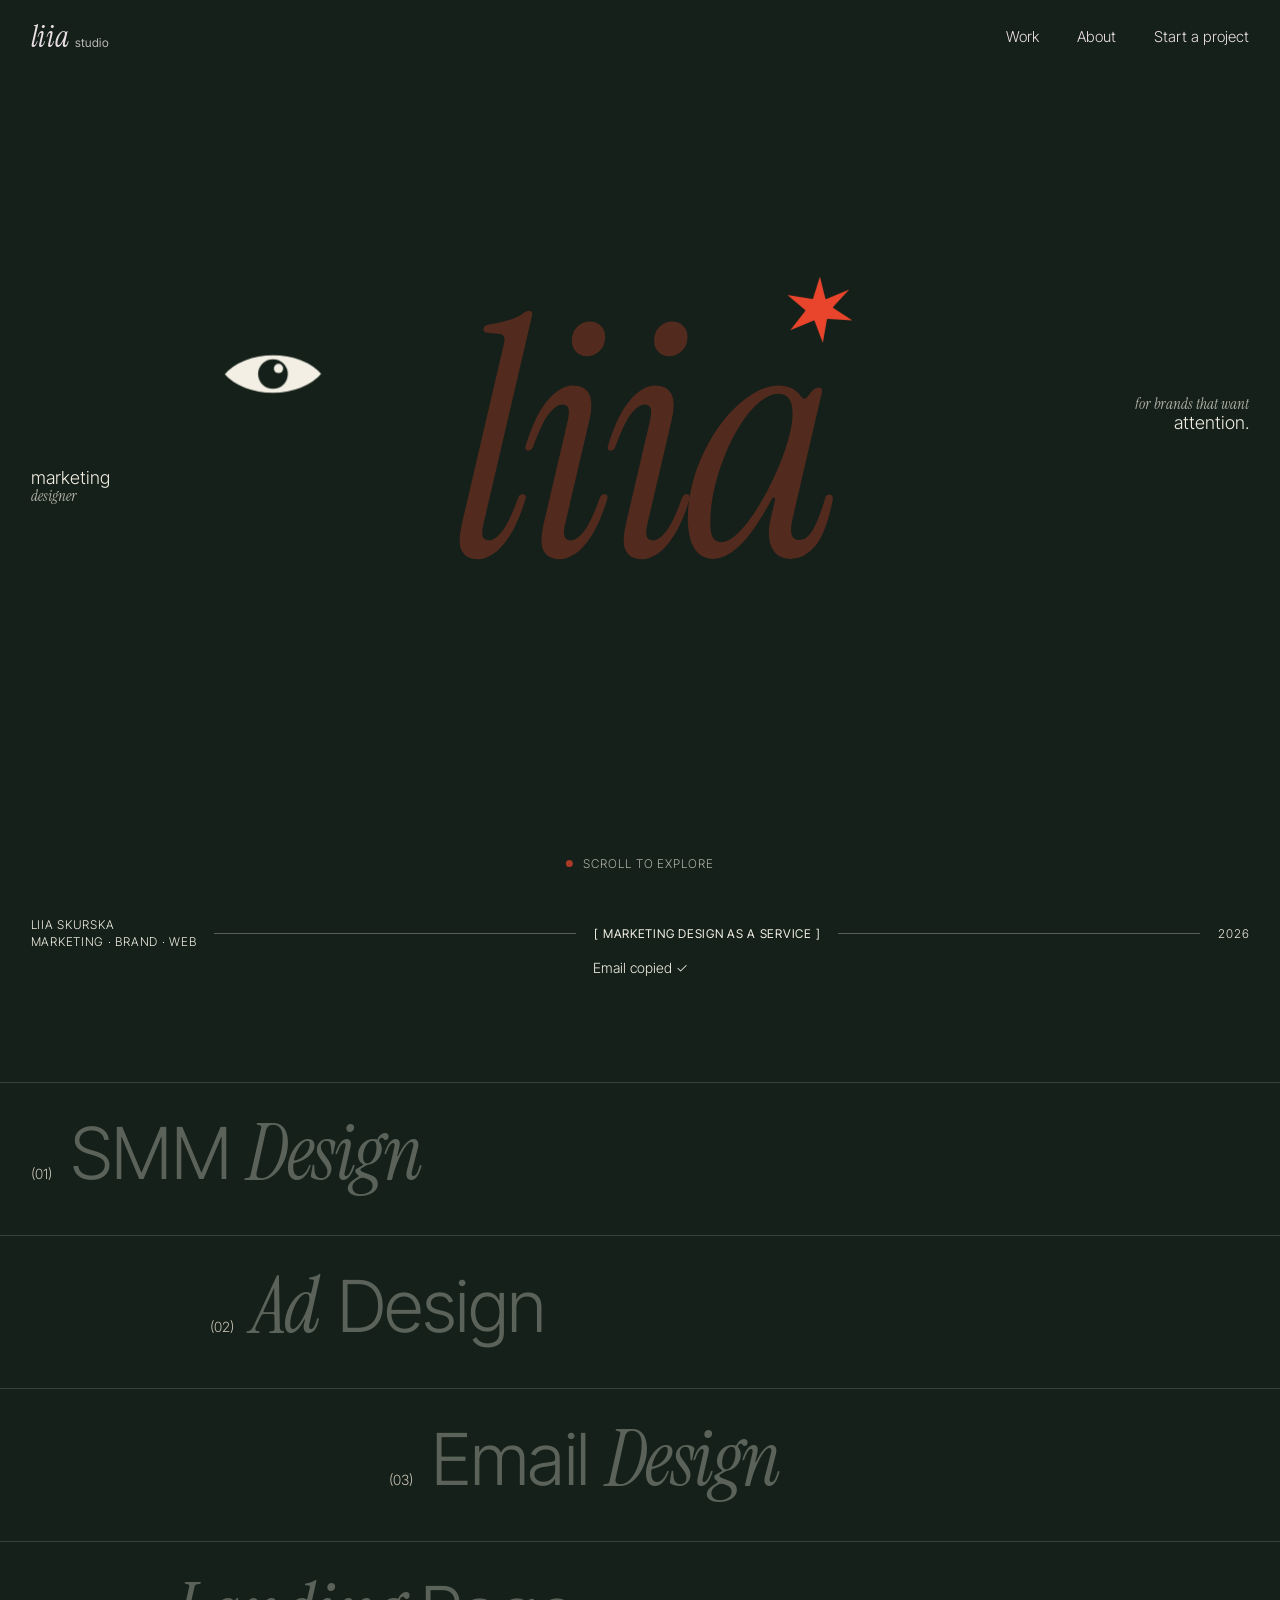
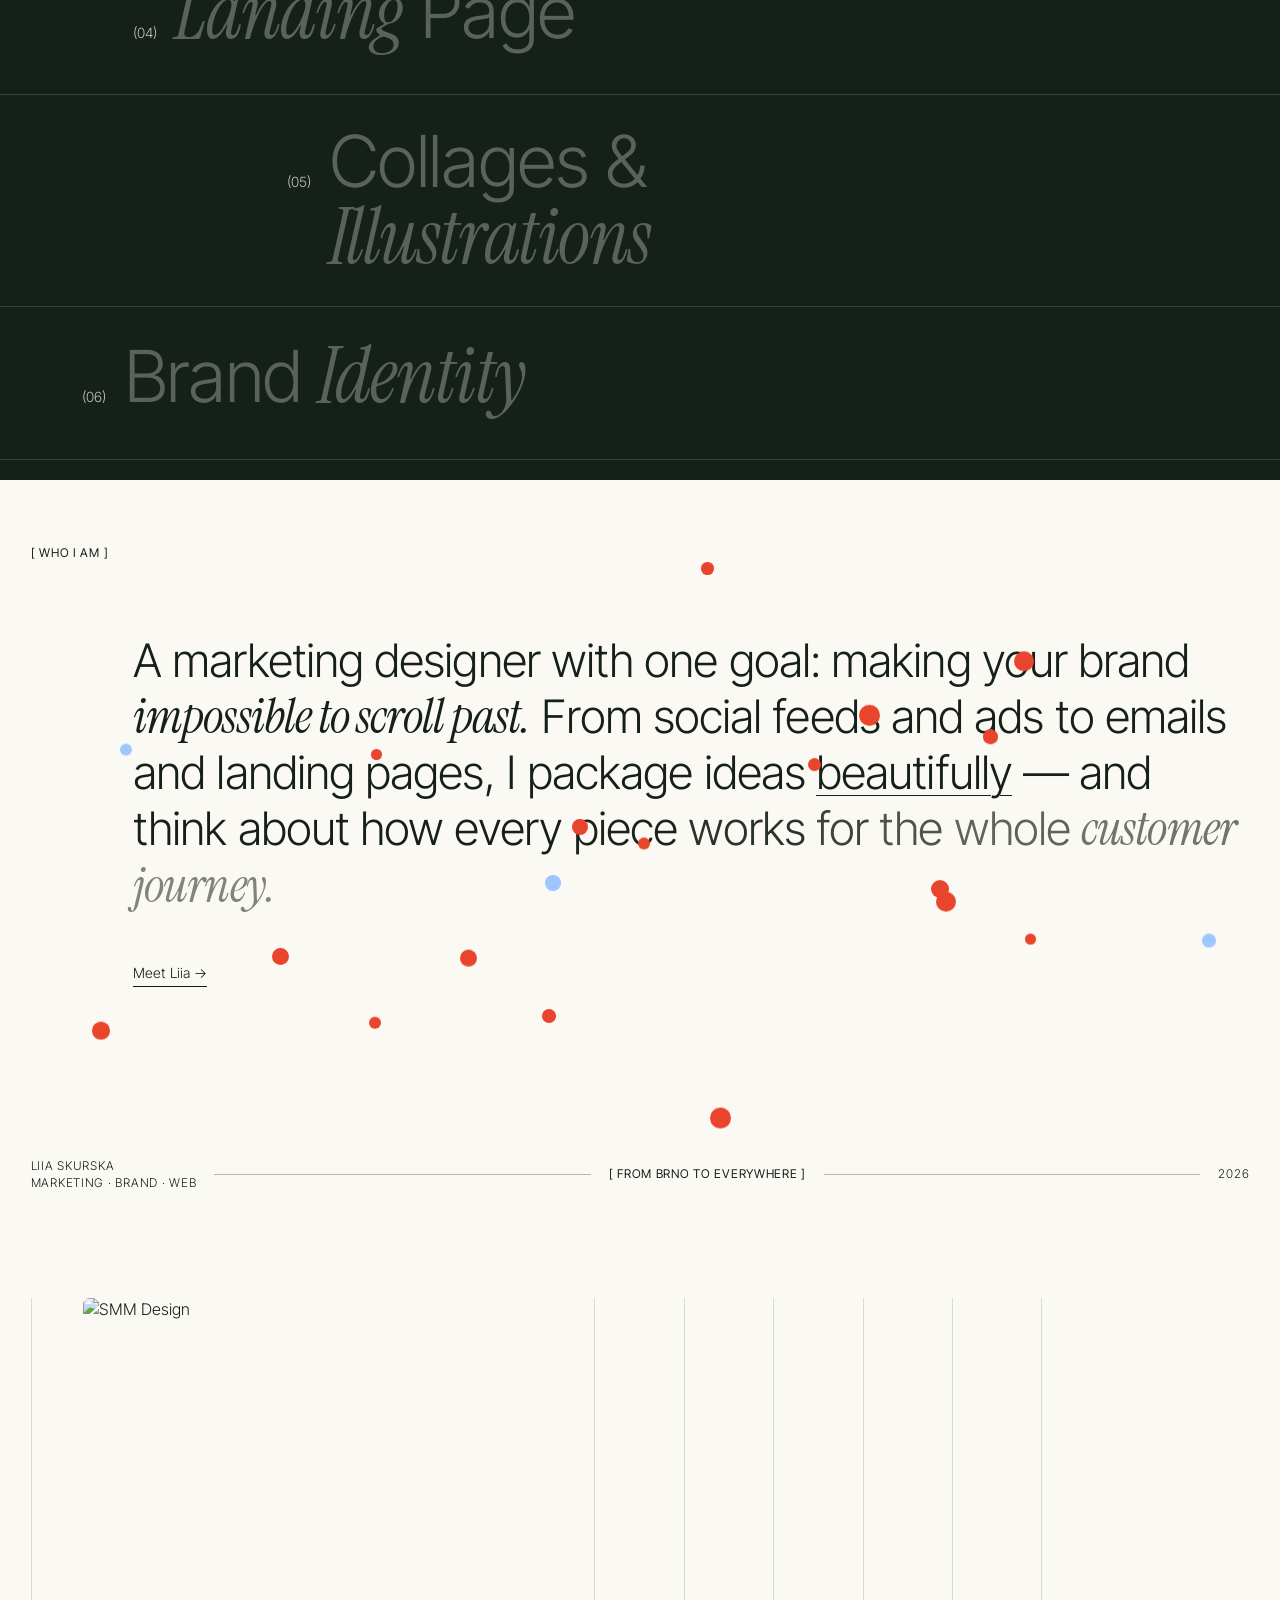
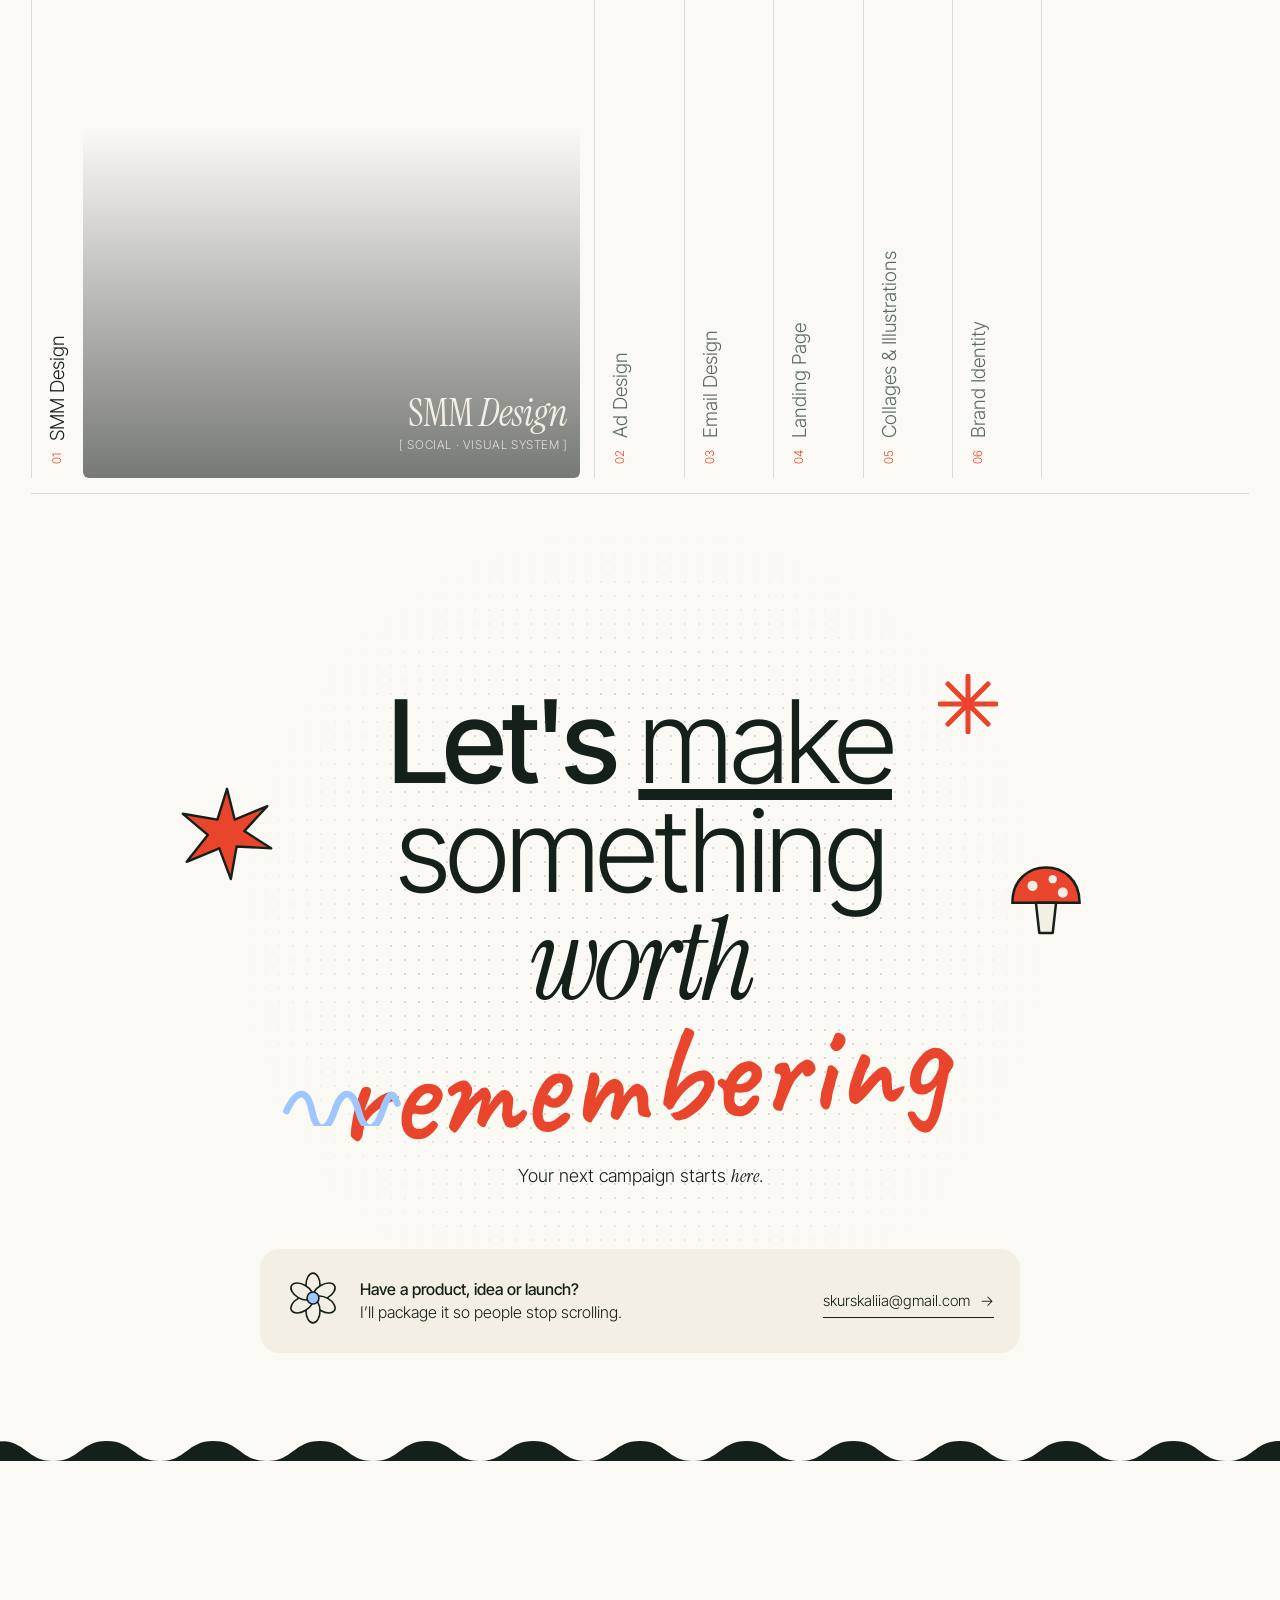
==== commit bff23f4b: "Add files via upload" ====
--- a/index.html
+++ b/index.html
@@ -43,7 +43,7 @@
 <footer class="ftr">
 <div class="strip dark"><span>Liia Skurska<br>marketing · brand · web</span><span class="rule"></span><span class="bracket">MARKETING DESIGN AS A SERVICE</span><span class="rule"></span><span>2026</span></div>
 <div class="top">
-  <div class="big">Got a brief?<br><i>Let’s loop in.</i></div>
+  <div class="big">Got a brief?<br><i>Let’s make it happen.</i></div>
   <div class="col"><span class="bracket">Contact</span><a href="mailto:skurskaliia@gmail.com">skurskaliia@gmail.com</a><button data-copy="skurskaliia@gmail.com" class="ulink" style="font-size:14px;opacity:.7">Copy email</button></div>
   <div class="col"><span class="bracket">Pages</span><a href="work.html">Work</a><a href="about.html">About</a><a href="contact.html">Start a project</a></div>
 </div>
--- a/style.css
+++ b/style.css
@@ -237,7 +237,7 @@
 
 /* ---------- ABOUT ---------- */
 .ab-hero{position:relative;height:100vh;min-height:640px;background:var(--ink);color:var(--cream);overflow:hidden}
-.hello{position:absolute;left:50%;top:50%;transform:translate(-50%,-50%);font-family:var(--serif);font-size:clamp(110px,20vw,340px);line-height:.9;text-align:center;z-index:2;white-space:nowrap}
+.hello{position:absolute;left:50%;top:50%;transform:translate(-50%,-50%);font-family:var(--serif);font-size:clamp(110px,20vw,340px);line-height:.9;text-align:center;z-index:5;white-space:nowrap}
 .hello .who{display:block;font-family:var(--sans);font-weight:300;font-size:.28em;letter-spacing:-.02em}
 .hello .who i{color:var(--sky)}
 .ab-photo{position:absolute;z-index:3;width:var(--w,14vw);border-radius:4px;overflow:hidden;box-shadow:0 30px 50px -20px rgba(0,0,0,.6)}
@@ -297,7 +297,7 @@
 @media (max-width:999px){
   .nav{display:none}.burger{display:grid}
   .hdr{mix-blend-mode:normal;color:var(--cream)}
-  .hdr .logo{mix-blend-mode:difference;color:#fff}
+  .hdr .logo{background:#fff;color:#000;padding:8px 14px 10px;border-radius:999px;font-size:24px}
   .hero-card{--w:30vw!important}
   .hero-card.m-hide{display:none}
   .svc{padding-left:var(--pad)!important;flex-wrap:wrap}
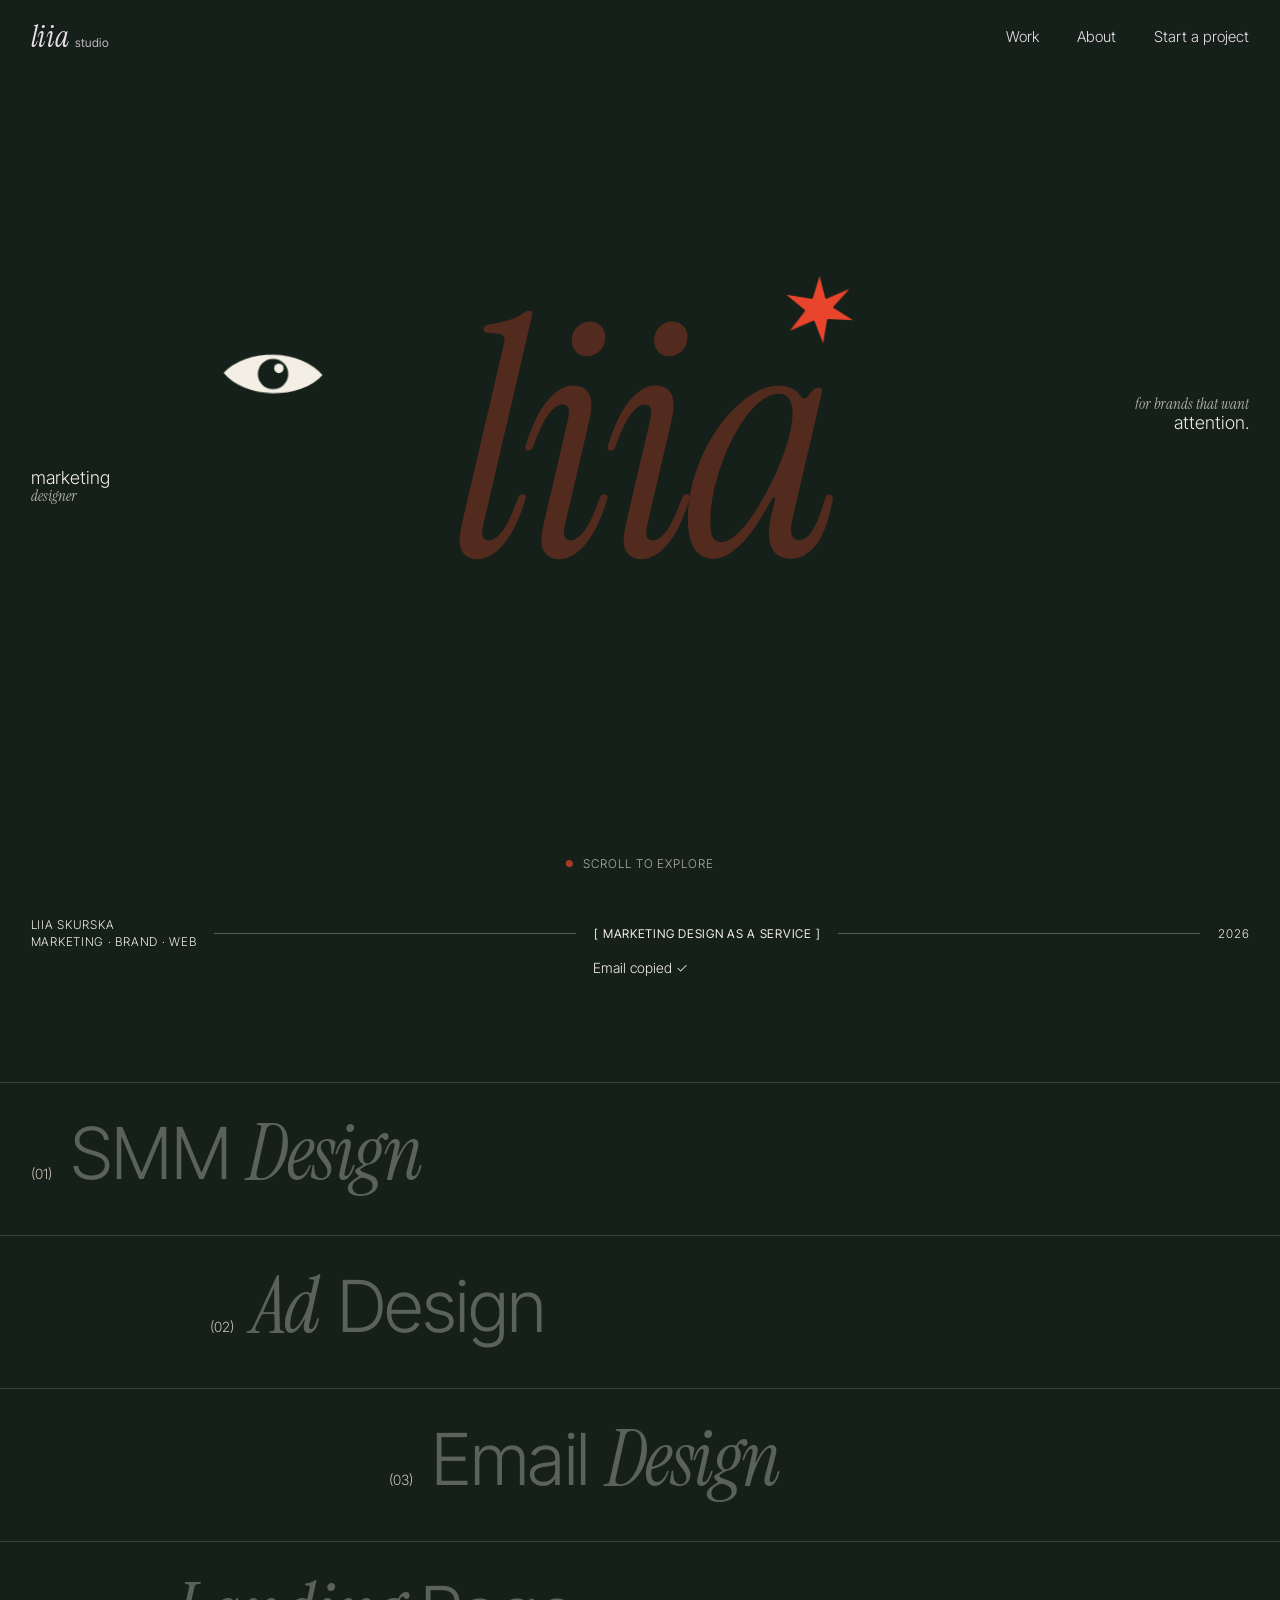
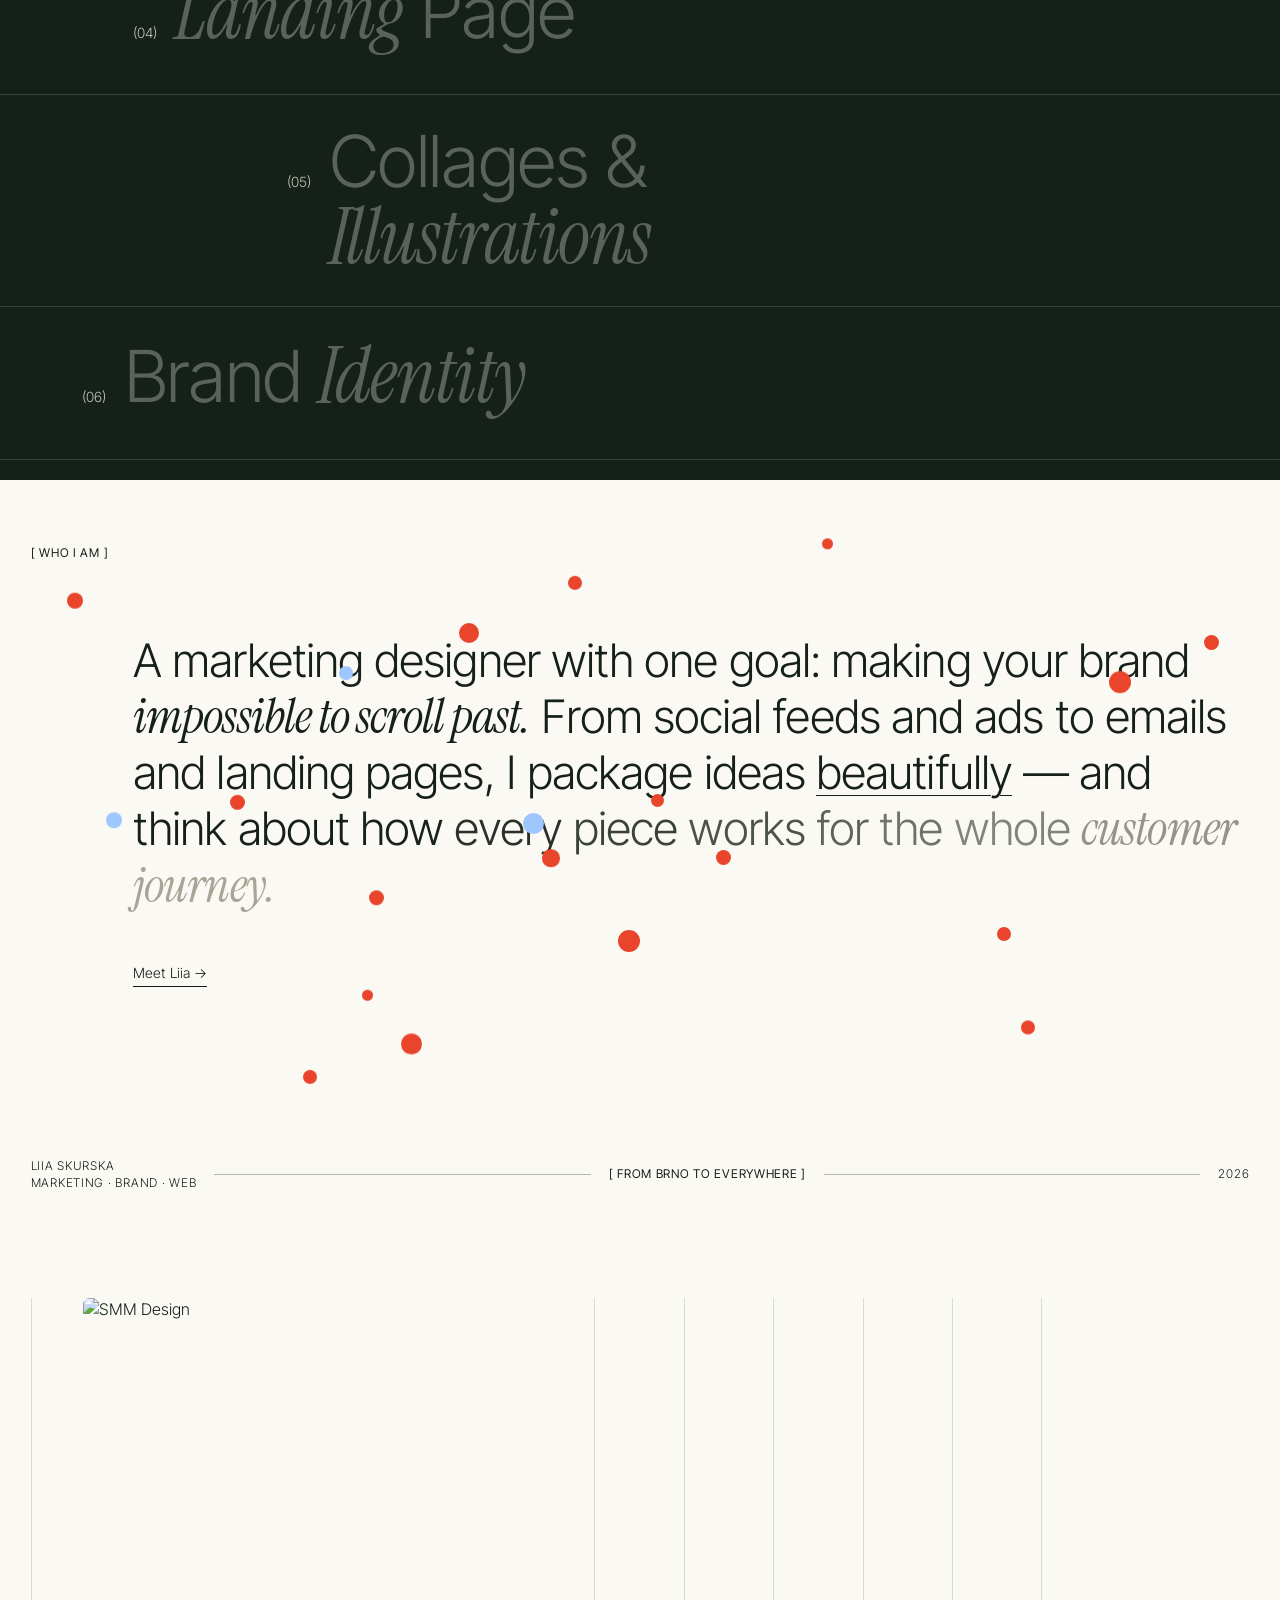
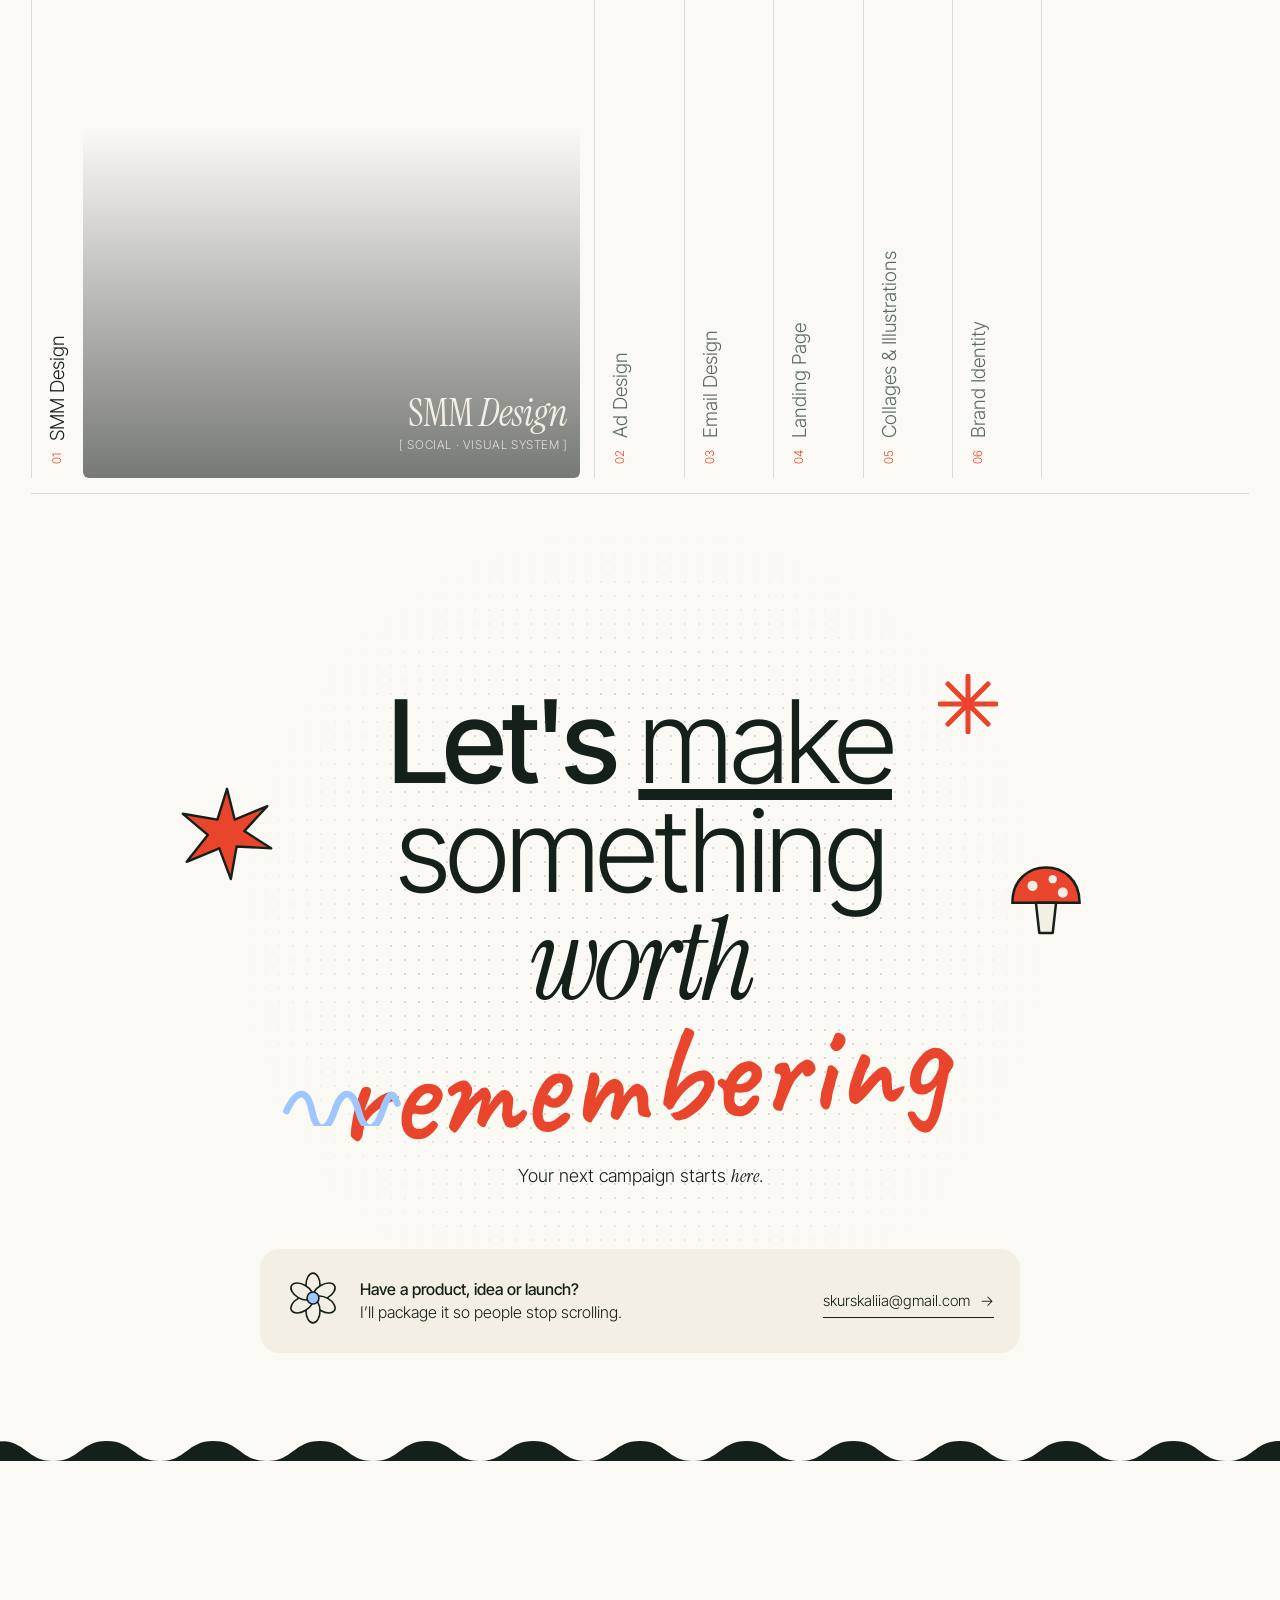
==== commit 31b783b9: "Add files via upload" ====
--- a/index.html
+++ b/index.html
@@ -2,7 +2,7 @@
 <title>Liia Skurska — Marketing Designer</title><meta name="description" content="Liia Skurska — marketing &amp; brand designer. Social media, ads, email, landing pages, collage and brand identity.">
 <meta property="og:title" content="Liia Skurska — Marketing Designer"><meta property="og:description" content="Liia Skurska — marketing &amp; brand designer. Social media, ads, email, landing pages, collage and brand identity."><meta property="og:image" content="https://cdn.prod.website-files.com/6a2ac544af28475d134ec8d4/6a56ade609e5253dcf5ecb1f_936e517245bf219225e26bfca98ea687_project%20cover.jpg">
 <link rel="icon" href="data:image/svg+xml,%3Csvg xmlns='http://www.w3.org/2000/svg' viewBox='0 0 100 100'%3E%3Ccircle cx='50' cy='50' r='46' fill='%23E8452C'/%3E%3Ctext x='50' y='68' font-size='56' text-anchor='middle' fill='%23F3EFE4' font-family='Georgia' font-style='italic'%3El%3C/text%3E%3C/svg%3E">
-<link rel="preconnect" href="https://fonts.googleapis.com"><link rel="preconnect" href="https://fonts.gstatic.com" crossorigin><link href="https://fonts.googleapis.com/css2?family=Caveat:wght@600&family=Instrument+Serif:ital@0;1&family=Inter+Tight:wght@300;400;500&display=swap" rel="stylesheet"><link rel="stylesheet" href="style.css"><script>document.documentElement.classList.add('js')</script></head><body>
+<link rel="preconnect" href="https://fonts.googleapis.com"><link rel="preconnect" href="https://fonts.gstatic.com" crossorigin><link href="https://fonts.googleapis.com/css2?family=Caveat:wght@600&family=Instrument+Serif:ital@0;1&family=Inter+Tight:wght@300;400;500&display=swap" rel="stylesheet"><link rel="stylesheet" href="style.css?v=3"><script>document.documentElement.classList.add('js')</script></head><body>
 <div class="curtain"><span>liia</span></div><header class="hdr"><a class="logo" href="index.html">liia<b>studio</b></a><nav class="nav"><a href="work.html" class="">Work</a><a href="about.html" class="">About</a><a href="contact.html" class="">Start a project</a></nav><button class="burger" aria-label="Menu"><span></span></button></header>
 <nav class="mnav"><a href="index.html">Home</a><a href="work.html">Work</a><a href="about.html">About</a><a href="contact.html">Start a project</a></nav>
 <main class="reveal-main">
@@ -49,4 +49,4 @@
 </div>
 <div class="fan"><a class="c" href="case-smm-design.html"><img src="https://cdn.prod.website-files.com/6a2ac544af28475d134ec8d4/6a56ade609e5253dcf5ecb1f_936e517245bf219225e26bfca98ea687_project%20cover.jpg" alt="" loading="lazy"></a><a class="c" href="case-landing-page.html"><img src="https://cdn.prod.website-files.com/6a2ac544af28475d134ec8d4/6a56ade5eced584429fee51d_47d30da299af9c34b1cac290511ca481_project%20cover-2.jpg" alt="" loading="lazy"></a><a class="c" href="case-brand-identity.html"><img src="https://cdn.prod.website-files.com/6a2ac544af28475d134ec8d4/6a56ade65cbd840f3cbbd2f7_13918d2e86f532b6c3883dbd0f491f02_Band%20Cover.jpg" alt="" loading="lazy"></a><a class="c" href="case-email-design.html"><img src="https://cdn.prod.website-files.com/6a2ac544af28475d134ec8d4/6a56ade6743ec6f5bc183dee_6373bb7e2fd480931517b909f7a5e503_project%20cover-1.jpg" alt="" loading="lazy"></a><a class="c" href="case-collages.html"><img src="https://cdn.prod.website-files.com/6a2ac544af28475d134ec8d4/6a56ade6a87bfdc94088dab0_b7991769d3b68a8c217269bcaa9927b5_project%20cover-3.jpg" alt="" loading="lazy"></a></div>
 <div class="legal"><span>© 2026 Liia Skurska · Brno, Czechia</span><span>Designed with care, built with code</span></div>
-</footer><script src="https://cdn.jsdelivr.net/npm/gsap@3.12.5/dist/gsap.min.js"></script><script src="https://cdn.jsdelivr.net/npm/gsap@3.12.5/dist/ScrollTrigger.min.js"></script><script src="https://cdn.jsdelivr.net/npm/lenis@1.1.13/dist/lenis.min.js"></script><script src="main.js"></script></body></html>+</footer><script src="https://cdn.jsdelivr.net/npm/gsap@3.12.5/dist/gsap.min.js"></script><script src="https://cdn.jsdelivr.net/npm/gsap@3.12.5/dist/ScrollTrigger.min.js"></script><script src="https://cdn.jsdelivr.net/npm/lenis@1.1.13/dist/lenis.min.js"></script><script src="main.js?v=3"></script></body></html>
--- a/style.css
+++ b/style.css
@@ -316,6 +316,9 @@
   .pill-form{flex-wrap:wrap}.pill-form .em{margin-left:0}
   .ab-photo{--w:34vw!important}
   .next img{display:none}
+  .cta .doodle{display:none}
+  .pill-form .ico{flex:0 0 48px;width:48px}
+  .contact .doodle{opacity:.35}
 }
 @media (prefers-reduced-motion:reduce){
   *{animation:none!important;transition:none!important}
